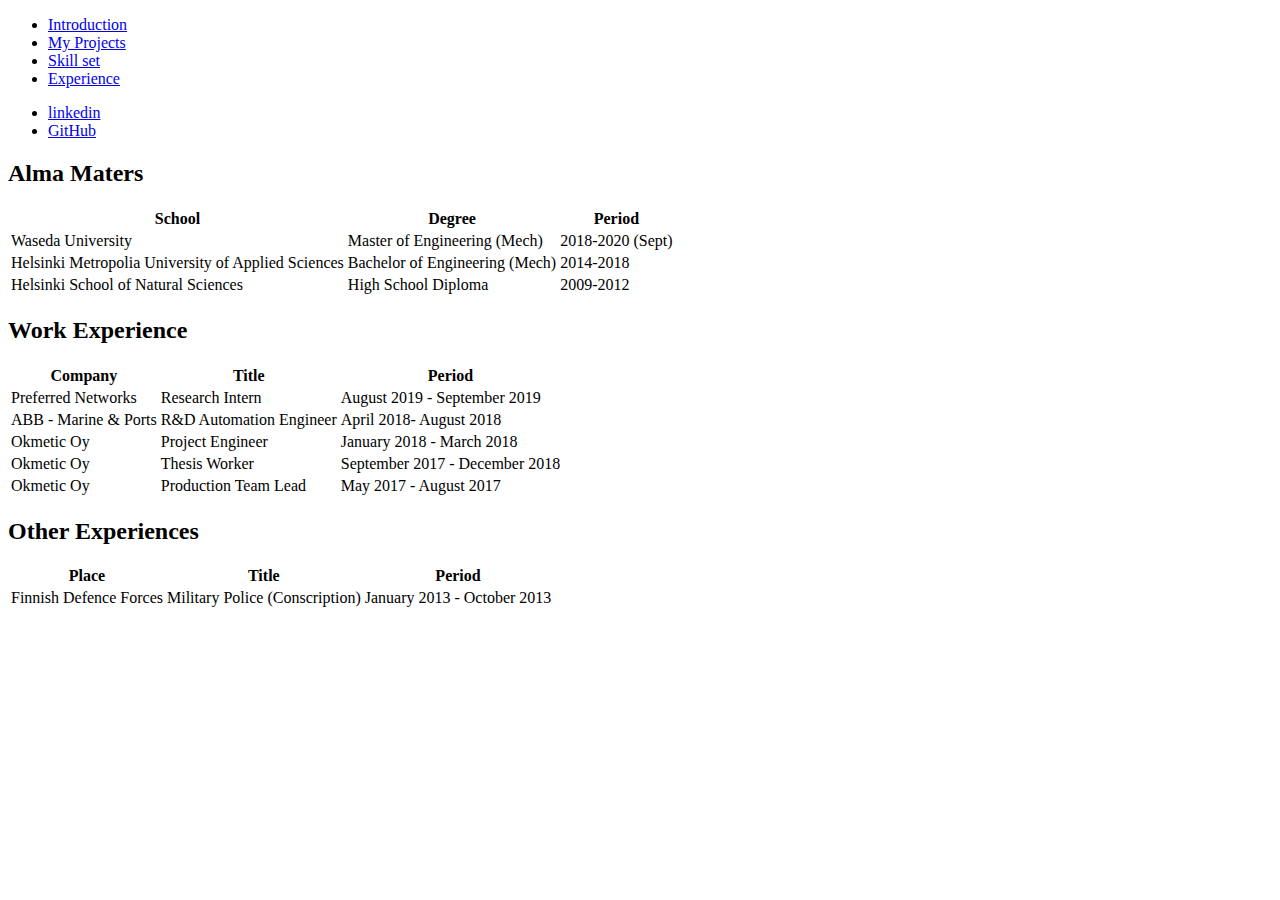
==== history.html @ 96d3abe0 "fixed a typo" ====
<!DOCTYPE HTML>
<!--
	Massively by HTML5 UP
	html5up.net | @ajlkn
	Free for personal and commercial use under the CCA 3.0 license (html5up.net/license)
-->
<html>
	<head>
		<title>Joni Vaatainen - History</title>
		<meta charset="utf-8" />
		<meta name="viewport" content="width=device-width, initial-scale=1, user-scalable=no" />
		<link rel="stylesheet" href="assets/css/main.css" />
		<noscript><link rel="stylesheet" href="assets/css/noscript.css" /></noscript>
	</head>
	<body class="is-preload">

		<!-- Wrapper -->
			<div id="wrapper">

				<!-- Header -->
					<header id="header">
					</header>

				<!-- Nav -->
					<nav id="nav">
						<ul class="links">
							<li><a href="index.html">Introduction</a></li>
							<li><a href="projects.html">My Projects</a></li>
							<li><a href="skillset.html">Skill set</a></li>
							<li class="active"><a href="history.html">Experience</a></li>
						</ul>
						<ul class="icons">
							<li><a href="https://www.linkedin.com/in/joni-v%C3%A4%C3%A4t%C3%A4inen-075408147/" class="icon brands fa-linkedin"><span class="label">linkedin</span></a></li>
							<li><a href="https://github.com/jonivaatainen" class="icon brands fa-github"><span class="label">GitHub</span></a></li>
						</ul>
					</nav>

				<!-- Main -->
					<div id="main">
						<!-- Post -->
						<section class="post">
								<h2>Alma Maters</h2>
								<div class="table-wrapper">
									<table>
										<thead>
											<tr>
												<th>School</th>
												<th>Degree</th>
												<th>Period</th>
											</tr>
										</thead>
										<tbody>
											<tr>
												<td>Waseda University</td>
												<td>Master of Engineering (Mech)</td>
												<td>2018-2020 (Sept)</td>
											</tr>
											<tr>
												<td>Helsinki Metropolia University of Applied Sciences</td>
												<td>Bachelor of Engineering (Mech)</td>
												<td>2014-2018</td>
											</tr>
											<tr>
												<td>Helsinki School of Natural Sciences</td>
												<td>High School Diploma</td>
												<td>2009-2012</td>
											</tr>
										</tbody>
										<tfoot>
										</tfoot>
									</table>
								</div>
								
								<h2>Work Experience</h2>
								<div class="table-wrapper">
									<table>
										<thead>
											<tr>
												<th>Company</th>
												<th>Title</th>
												<th>Period</th>
											</tr>
										</thead>
										<tbody>
											<tr>
												<td>Preferred Networks</td>
												<td>Research Intern</td>
												<td>August 2019 - September 2019</td>
											</tr>
											<tr>
												<td>ABB - Marine & Ports</td>
												<td>R&D Automation Engineer</td>
												<td>April 2018- August 2018</td>
											</tr>
											<tr>
												<td>Okmetic Oy</td>
												<td>Project Engineer</td>
												<td>January 2018 - March 2018</td>
											</tr>
											<tr>
												<td>Okmetic Oy</td>
												<td>Thesis Worker</td>
												<td>September 2017 - December 2018</td>
											</tr>
											<tr>
												<td>Okmetic Oy</td>
												<td>Production Team Lead</td>
												<td>May 2017 - August 2017</td>
											</tr>
										</tbody>
										<tfoot>
										</tfoot>
									</table>
								</div>
							<h2>Other Experiences</h2>
							<div class="table-wrapper">
								<table>
									<thead>
										<tr>
											<th>Place</th>
											<th>Title</th>
											<th>Period</th>
										</tr>
									</thead>
									<tbody>
										<tr>
											<td>Finnish Defence Forces</td>
											<td>Military Police (Conscription)</td>
											<td>January 2013 - October 2013</td>
										</tr>
									</tbody>
									<tfoot>
									</tfoot>
								</table>
							</div>
					</div>

				<!-- Footer -->
					<footer id="footer">
					</footer>

			</div>

		<!-- Scripts -->
			<script src="assets/js/jquery.min.js"></script>
			<script src="assets/js/jquery.scrollex.min.js"></script>
			<script src="assets/js/jquery.scrolly.min.js"></script>
			<script src="assets/js/browser.min.js"></script>
			<script src="assets/js/breakpoints.min.js"></script>
			<script src="assets/js/util.js"></script>
			<script src="assets/js/main.js"></script>

	</body>
</html>
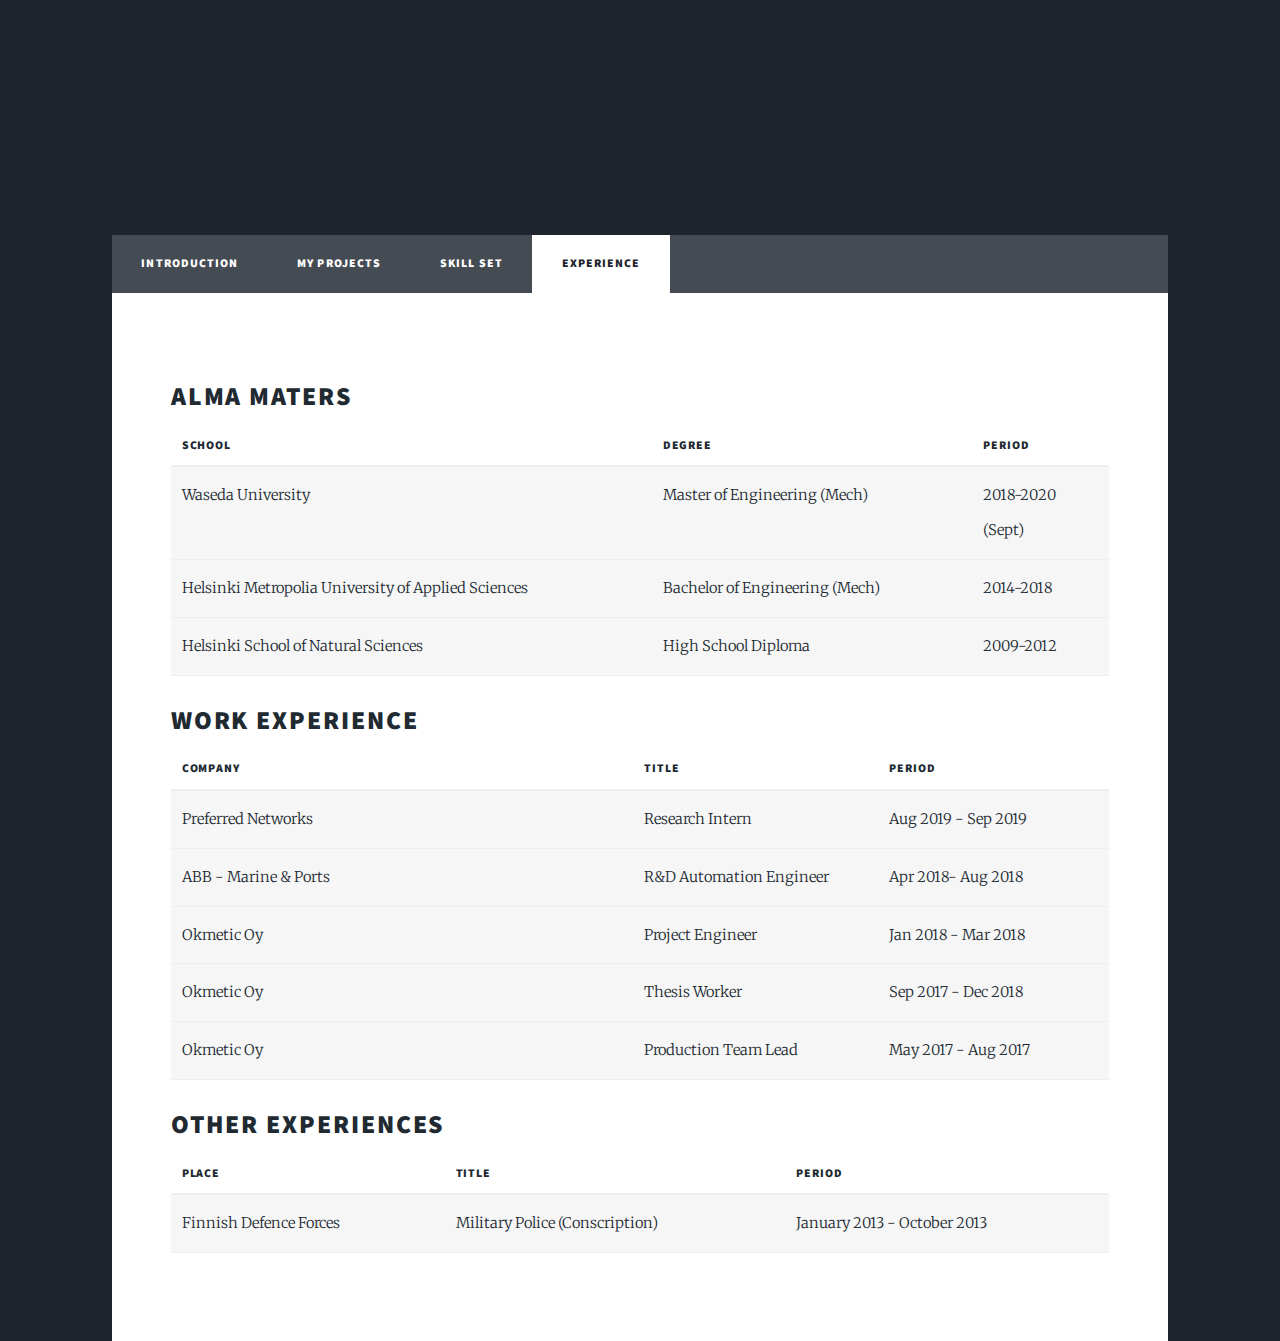
==== commit 36e6eb2f: "hidden row colspan=3" ====
--- a/history.html
+++ b/history.html
@@ -35,31 +35,44 @@
 						</ul>
 					</nav>
 
+				
+
+				
+
 				<!-- Main -->
 					<div id="main">
 						<!-- Post -->
+
 						<section class="post">
 								<h2>Alma Maters</h2>
 								<div class="table-wrapper">
-									<table>
+									<table id="table1">
 										<thead>
 											<tr>
-												<th>School</th>
-												<th>Degree</th>
-												<th>Period</th>
+												<th style="width: 240px;">School</th>
+												<th style="width: 160px;">Degree</th>
+												<th style="width: 10px;">Period</th>
 											</tr>
 										</thead>
 										<tbody>
-											<tr>
+											<tr class="highlight" onClick="toggleOption('hidden_r1');">
+												
 												<td>Waseda University</td>
 												<td>Master of Engineering (Mech)</td>
 												<td>2018-2020 (Sept)</td>
+
 											</tr>
-											<tr>
+											<tr id="hidden_r1" style="display:none;">
+												<td colspan="3"><b>Description</b>: <i>Researching applied AI for Robotics, such as Robot Control, (Robot) State retrevial and Object Detection.</i></td>
+											</tr>
+											<tr class="highlight" onClick="toggleOption('hidden_r2');">
 												<td>Helsinki Metropolia University of Applied Sciences</td>
 												<td>Bachelor of Engineering (Mech)</td>
 												<td>2014-2018</td>
 											</tr>
+											<tr id="hidden_r2" style="display:none;">
+												<td colspan="3"><b>Description</b>: <i>Specialization course in Machine Automation.</i></td>
+											</tr>											
 											<tr>
 												<td>Helsinki School of Natural Sciences</td>
 												<td>High School Diploma</td>
@@ -73,40 +86,64 @@
 								
 								<h2>Work Experience</h2>
 								<div class="table-wrapper">
-									<table>
+									<table id="table2">
 										<thead>
 											<tr>
-												<th>Company</th>
-												<th>Title</th>
-												<th>Period</th>
+												<th style="width: 200px;">Company</th>
+												<th style="width: 80px;">Title</th>
+												<th style="width: 100px;">Period</th>
 											</tr>
 										</thead>
 										<tbody>
-											<tr>
+											<tr class="highlight" onClick="toggleOption('hidden_r3');">
 												<td>Preferred Networks</td>
 												<td>Research Intern</td>
-												<td>August 2019 - September 2019</td>
+												<td>Aug 2019 - Sep 2019</td>
 											</tr>
-											<tr>
+
+											<tr id="hidden_r3" style="display:none;">
+												<td colspan="3"><b>Description</b>: <i>Research about robot task progress estimation with view invariant embeddings. Research paper under review for IROS 2020.</i></td>
+											</tr>		
+
+											<tr class="highlight" onClick="toggleOption('hidden_r4');">
 												<td>ABB - Marine & Ports</td>
 												<td>R&D Automation Engineer</td>
-												<td>April 2018- August 2018</td>
+												<td>Apr 2018- Aug 2018</td>
 											</tr>
-											<tr>
+
+											<tr id="hidden_r4" style="display:none;">
+												<td colspan="3"><b>Description</b>: <i>Developed new control logic and device interfaces for the Remote-Control Systems -team.</i></td>
+											</tr>		
+
+											<tr class="highlight" onClick="toggleOption('hidden_r5');">
 												<td>Okmetic Oy</td>
 												<td>Project Engineer</td>
-												<td>January 2018 - March 2018</td>
+												<td>Jan 2018 - Mar 2018</td>
 											</tr>
-											<tr>
+
+											<tr id="hidden_r5" style="display:none;">
+												<td colspan="3"><b>Description</b>: <i>Created process and quality control tools such as SPC and Ship-To-Control (STC) for the SOI-wafer process.</i></td>
+											</tr>		
+
+											<tr class="highlight" onClick="toggleOption('hidden_r6');">
 												<td>Okmetic Oy</td>
 												<td>Thesis Worker</td>
-												<td>September 2017 - December 2018</td>
+												<td>Sep 2017 - Dec 2018</td>
 											</tr>
-											<tr>
+
+											<tr id="hidden_r6" style="display:none;">
+												<td colspan="3"><b>Description</b>: <i>Created Microsoft Excel-based Statistical Process Control (SPC) application for polishing process.</i></td>
+											</tr>		
+
+											<tr class="highlight" onClick="toggleOption('hidden_r7');">
 												<td>Okmetic Oy</td>
 												<td>Production Team Lead</td>
-												<td>May 2017 - August 2017</td>
+												<td>May 2017 - Aug 2017</td>
 											</tr>
+
+											<tr id="hidden_r7" style="display:none;">
+												<td colspan="3"><b>Description</b>: <i>Managing resource distribution within my team, handling process problems occurring within the work shift and served as a medium between Management team and operators.</i></td>
+											</tr>	
 										</tbody>
 										<tfoot>
 										</tfoot>
--- a/assets/css/main.css
+++ b/assets/css/main.css
@@ -0,0 +1,4692 @@
+@import url(fontawesome-all.min.css);
+@import url("https://fonts.googleapis.com/css?family=Merriweather:300,700,300italic,700italic|Source+Sans+Pro:900");
+
+/*
+	Massively by HTML5 UP
+	html5up.net | @ajlkn
+	Free for personal and commercial use under the CCA 3.0 license (html5up.net/license)
+*/
+
+html, body, div, span, applet, object,
+iframe, h1, h2, h3, h4, h5, h6, p, blockquote,
+pre, a, abbr, acronym, address, big, cite,
+code, del, dfn, em, img, ins, kbd, q, s, samp,
+small, strike, strong, sub, sup, tt, var, b,
+u, i, center, dl, dt, dd, ol, ul, li, fieldset,
+form, label, legend, table, caption, tbody,
+tfoot, thead, tr, th, td, article, aside,
+canvas, details, embed, figure, figcaption,
+footer, header, hgroup, menu, nav, output, ruby,
+section, summary, time, mark, audio, video {
+	margin: 0;
+	padding: 0;
+	border: 0;
+	font-size: 100%;
+	font: inherit;
+	vertical-align: baseline;}
+
+article, aside, details, figcaption, figure,
+footer, header, hgroup, menu, nav, section {
+	display: block;}
+
+body {
+	line-height: 1;
+}
+
+ol, ul {
+	list-style: none;
+}
+
+blockquote, q {
+	quotes: none;
+}
+
+	blockquote:before, blockquote:after, q:before, q:after {
+		content: '';
+		content: none;
+	}
+
+table {
+	border-collapse: collapse;
+	border-spacing: 0;
+}
+
+body {
+	-webkit-text-size-adjust: none;
+}
+
+mark {
+	background-color: transparent;
+	color: inherit;
+}
+
+input::-moz-focus-inner {
+	border: 0;
+	padding: 0;
+}
+
+input, select, textarea {
+	-moz-appearance: none;
+	-webkit-appearance: none;
+	-ms-appearance: none;
+	appearance: none;
+}
+
+/* Basic */
+
+	@-ms-viewport {
+		width: device-width;
+	}
+
+	body {
+		-ms-overflow-style: scrollbar;
+	}
+
+	@media screen and (max-width: 480px) {
+
+		html, body {
+			min-width: 320px;
+		}
+
+	}
+
+	html {
+		box-sizing: border-box;
+	}
+
+	*, *:before, *:after {
+		box-sizing: inherit;
+	}
+
+	body {
+		background-color: #1e252d;
+	}
+
+		body.is-preload *, body.is-preload *:before, body.is-preload *:after {
+			-moz-animation: none !important;
+			-webkit-animation: none !important;
+			-ms-animation: none !important;
+			animation: none !important;
+			-moz-transition: none !important;
+			-webkit-transition: none !important;
+			-ms-transition: none !important;
+			transition: none !important;
+		}
+
+/* Type */
+
+	html {
+		font-size: 16pt;
+	}
+
+		@media screen and (max-width: 1680px) {
+
+			html {
+				font-size: 12pt;
+			}
+
+		}
+
+		@media screen and (max-width: 1280px) {
+
+			html {
+				font-size: 11pt;
+			}
+
+		}
+
+		@media screen and (max-width: 360px) {
+
+			html {
+				font-size: 10pt;
+			}
+
+		}
+
+	body {
+		color: #212931;
+	}
+
+	body, input, select, textarea {
+		font-family: "Merriweather", Georgia, serif;
+		font-weight: 300;
+		font-size: 1rem;
+		line-height: 2.375;
+	}
+
+	a {
+		-moz-transition: color 0.2s ease-in-out, background-color 0.2s ease-in-out, border-color 0.2s ease-in-out, box-shadow 0.2s ease-in-out;
+		-webkit-transition: color 0.2s ease-in-out, background-color 0.2s ease-in-out, border-color 0.2s ease-in-out, box-shadow 0.2s ease-in-out;
+		-ms-transition: color 0.2s ease-in-out, background-color 0.2s ease-in-out, border-color 0.2s ease-in-out, box-shadow 0.2s ease-in-out;
+		transition: color 0.2s ease-in-out, background-color 0.2s ease-in-out, border-color 0.2s ease-in-out, box-shadow 0.2s ease-in-out;
+		border-bottom: dotted 1px;
+		text-decoration: none;
+	}
+
+		a:hover {
+			border-bottom-color: transparent;
+		}
+
+	strong, b {
+		font-weight: 600;
+	}
+
+	em, i {
+		font-style: italic;
+	}
+
+	p {
+		text-align: justify;
+		margin: 0 0 2rem 0;
+	}
+
+	h1, h2, h3, h4, h5, h6 {
+		font-family: "Source Sans Pro", Helvetica, sans-serif;
+		font-weight: 900;
+		line-height: 1.5;
+		letter-spacing: 0.075em;
+		text-transform: uppercase;
+		margin: 0 0 1rem 0;
+	}
+
+		h1 a, h2 a, h3 a, h4 a, h5 a, h6 a {
+			border-bottom: 0;
+			color: inherit;
+			text-decoration: none;
+		}
+
+	h1 {
+		font-size: 4rem;
+		line-height: 1.1;
+		margin: 0 0 2rem 0;
+	}
+
+	h2 {
+		font-size: 1.75rem;
+		line-height: 1.3;
+		margin: 0 0 1.5rem 0;
+	}
+
+	h3 {
+		font-size: 1.25rem;
+		margin: 0 0 1.5rem 0;
+	}
+
+	h4 {
+		font-size: 1rem;
+	}
+
+	h5 {
+		font-size: 0.9rem;
+	}
+
+	h6 {
+		font-size: 0.8rem;
+	}
+
+	sub {
+		font-size: 0.8rem;
+		position: relative;
+		top: 0.5rem;
+	}
+
+	sup {
+		font-size: 0.8rem;
+		position: relative;
+		top: -0.5rem;
+	}
+
+	blockquote {
+		border-left: solid 4px;
+		font-style: italic;
+		margin: 0 0 2rem 0;
+		padding: 0.5rem 0 0.5rem 2rem;
+	}
+
+	code {
+		border: solid 2px;
+		font-family: "Courier New", monospace;
+		font-size: 0.9rem;
+		margin: 0 0.25rem;
+		padding: 0.25rem 0.65rem;
+	}
+
+	pre {
+		-webkit-overflow-scrolling: touch;
+		font-family: "Courier New", monospace;
+		font-size: 0.9rem;
+		margin: 0 0 2rem 0;
+	}
+
+		pre code {
+			display: block;
+			line-height: 1.75;
+			padding: 1rem 1.5rem;
+			overflow-x: auto;
+		}
+
+	hr {
+		border: 0;
+		border-bottom: solid 2px;
+		margin: 3rem 0;
+	}
+
+		hr.major {
+			margin: 5rem 0;
+		}
+
+	.align-left {
+		text-align: left;
+	}
+
+	.align-center {
+		text-align: center;
+	}
+
+	.align-right {
+		text-align: right;
+	}
+
+	input, select, textarea {
+		color: #212931;
+	}
+
+	a {
+		color: #212931;
+		border-bottom-color: rgba(33, 41, 49, 0.5);
+	}
+
+		a:hover {
+			border-bottom-color: transparent;
+			color: #18bfef !important;
+		}
+
+	strong, b {
+		color: #212931;
+	}
+
+	h1, h2, h3, h4, h5, h6 {
+		color: #212931;
+	}
+
+	blockquote {
+		border-left-color: #eeeeee;
+	}
+
+	code {
+		background: rgba(220, 220, 220, 0.25);
+		border-color: #eeeeee;
+	}
+
+	hr {
+		border-bottom-color: #eeeeee;
+	}
+
+/* Row */
+
+	.row {
+		display: flex;
+		flex-wrap: wrap;
+		box-sizing: border-box;
+		align-items: stretch;
+	}
+
+		.row > * {
+			box-sizing: border-box;
+		}
+
+		.row.gtr-uniform > * > :last-child {
+			margin-bottom: 0;
+		}
+
+		.row.aln-left {
+			justify-content: flex-start;
+		}
+
+		.row.aln-center {
+			justify-content: center;
+		}
+
+		.row.aln-right {
+			justify-content: flex-end;
+		}
+
+		.row.aln-top {
+			align-items: flex-start;
+		}
+
+		.row.aln-middle {
+			align-items: center;
+		}
+
+		.row.aln-bottom {
+			align-items: flex-end;
+		}
+
+		.row > .imp {
+			order: -1;
+		}
+
+		.row > .col-1 {
+			width: 8.33333%;
+		}
+
+		.row > .off-1 {
+			margin-left: 8.33333%;
+		}
+
+		.row > .col-2 {
+			width: 16.66667%;
+		}
+
+		.row > .off-2 {
+			margin-left: 16.66667%;
+		}
+
+		.row > .col-3 {
+			width: 25%;
+		}
+
+		.row > .off-3 {
+			margin-left: 25%;
+		}
+
+		.row > .col-4 {
+			width: 33.33333%;
+		}
+
+		.row > .off-4 {
+			margin-left: 33.33333%;
+		}
+
+		.row > .col-5 {
+			width: 41.66667%;
+		}
+
+		.row > .off-5 {
+			margin-left: 41.66667%;
+		}
+
+		.row > .col-6 {
+			width: 50%;
+		}
+
+		.row > .off-6 {
+			margin-left: 50%;
+		}
+
+		.row > .col-7 {
+			width: 58.33333%;
+		}
+
+		.row > .off-7 {
+			margin-left: 58.33333%;
+		}
+
+		.row > .col-8 {
+			width: 66.66667%;
+		}
+
+		.row > .off-8 {
+			margin-left: 66.66667%;
+		}
+
+		.row > .col-9 {
+			width: 75%;
+		}
+
+		.row > .off-9 {
+			margin-left: 75%;
+		}
+
+		.row > .col-10 {
+			width: 83.33333%;
+		}
+
+		.row > .off-10 {
+			margin-left: 83.33333%;
+		}
+
+		.row > .col-11 {
+			width: 91.66667%;
+		}
+
+		.row > .off-11 {
+			margin-left: 91.66667%;
+		}
+
+		.row > .col-12 {
+			width: 100%;
+		}
+
+		.row > .off-12 {
+			margin-left: 100%;
+		}
+
+		.row.gtr-0 {
+			margin-top: 0;
+			margin-left: 0rem;
+		}
+
+			.row.gtr-0 > * {
+				padding: 0 0 0 0rem;
+			}
+
+			.row.gtr-0.gtr-uniform {
+				margin-top: 0rem;
+			}
+
+				.row.gtr-0.gtr-uniform > * {
+					padding-top: 0rem;
+				}
+
+		.row.gtr-25 {
+			margin-top: 0;
+			margin-left: -0.375rem;
+		}
+
+			.row.gtr-25 > * {
+				padding: 0 0 0 0.375rem;
+			}
+
+			.row.gtr-25.gtr-uniform {
+				margin-top: -0.375rem;
+			}
+
+				.row.gtr-25.gtr-uniform > * {
+					padding-top: 0.375rem;
+				}
+
+		.row.gtr-50 {
+			margin-top: 0;
+			margin-left: -0.75rem;
+		}
+
+			.row.gtr-50 > * {
+				padding: 0 0 0 0.75rem;
+			}
+
+			.row.gtr-50.gtr-uniform {
+				margin-top: -0.75rem;
+			}
+
+				.row.gtr-50.gtr-uniform > * {
+					padding-top: 0.75rem;
+				}
+
+		.row {
+			margin-top: 0;
+			margin-left: -1.5rem;
+		}
+
+			.row > * {
+				padding: 0 0 0 1.5rem;
+			}
+
+			.row.gtr-uniform {
+				margin-top: -1.5rem;
+			}
+
+				.row.gtr-uniform > * {
+					padding-top: 1.5rem;
+				}
+
+		.row.gtr-150 {
+			margin-top: 0;
+			margin-left: -2.25rem;
+		}
+
+			.row.gtr-150 > * {
+				padding: 0 0 0 2.25rem;
+			}
+
+			.row.gtr-150.gtr-uniform {
+				margin-top: -2.25rem;
+			}
+
+				.row.gtr-150.gtr-uniform > * {
+					padding-top: 2.25rem;
+				}
+
+		.row.gtr-200 {
+			margin-top: 0;
+			margin-left: -3rem;
+		}
+
+			.row.gtr-200 > * {
+				padding: 0 0 0 3rem;
+			}
+
+			.row.gtr-200.gtr-uniform {
+				margin-top: -3rem;
+			}
+
+				.row.gtr-200.gtr-uniform > * {
+					padding-top: 3rem;
+				}
+
+		@media screen and (max-width: 1680px) {
+
+			.row {
+				display: flex;
+				flex-wrap: wrap;
+				box-sizing: border-box;
+				align-items: stretch;
+			}
+
+				.row > * {
+					box-sizing: border-box;
+				}
+
+				.row.gtr-uniform > * > :last-child {
+					margin-bottom: 0;
+				}
+
+				.row.aln-left {
+					justify-content: flex-start;
+				}
+
+				.row.aln-center {
+					justify-content: center;
+				}
+
+				.row.aln-right {
+					justify-content: flex-end;
+				}
+
+				.row.aln-top {
+					align-items: flex-start;
+				}
+
+				.row.aln-middle {
+					align-items: center;
+				}
+
+				.row.aln-bottom {
+					align-items: flex-end;
+				}
+
+				.row > .imp-xlarge {
+					order: -1;
+				}
+
+				.row > .col-1-xlarge {
+					width: 8.33333%;
+				}
+
+				.row > .off-1-xlarge {
+					margin-left: 8.33333%;
+				}
+
+				.row > .col-2-xlarge {
+					width: 16.66667%;
+				}
+
+				.row > .off-2-xlarge {
+					margin-left: 16.66667%;
+				}
+
+				.row > .col-3-xlarge {
+					width: 25%;
+				}
+
+				.row > .off-3-xlarge {
+					margin-left: 25%;
+				}
+
+				.row > .col-4-xlarge {
+					width: 33.33333%;
+				}
+
+				.row > .off-4-xlarge {
+					margin-left: 33.33333%;
+				}
+
+				.row > .col-5-xlarge {
+					width: 41.66667%;
+				}
+
+				.row > .off-5-xlarge {
+					margin-left: 41.66667%;
+				}
+
+				.row > .col-6-xlarge {
+					width: 50%;
+				}
+
+				.row > .off-6-xlarge {
+					margin-left: 50%;
+				}
+
+				.row > .col-7-xlarge {
+					width: 58.33333%;
+				}
+
+				.row > .off-7-xlarge {
+					margin-left: 58.33333%;
+				}
+
+				.row > .col-8-xlarge {
+					width: 66.66667%;
+				}
+
+				.row > .off-8-xlarge {
+					margin-left: 66.66667%;
+				}
+
+				.row > .col-9-xlarge {
+					width: 75%;
+				}
+
+				.row > .off-9-xlarge {
+					margin-left: 75%;
+				}
+
+				.row > .col-10-xlarge {
+					width: 83.33333%;
+				}
+
+				.row > .off-10-xlarge {
+					margin-left: 83.33333%;
+				}
+
+				.row > .col-11-xlarge {
+					width: 91.66667%;
+				}
+
+				.row > .off-11-xlarge {
+					margin-left: 91.66667%;
+				}
+
+				.row > .col-12-xlarge {
+					width: 100%;
+				}
+
+				.row > .off-12-xlarge {
+					margin-left: 100%;
+				}
+
+				.row.gtr-0 {
+					margin-top: 0;
+					margin-left: 0rem;
+				}
+
+					.row.gtr-0 > * {
+						padding: 0 0 0 0rem;
+					}
+
+					.row.gtr-0.gtr-uniform {
+						margin-top: 0rem;
+					}
+
+						.row.gtr-0.gtr-uniform > * {
+							padding-top: 0rem;
+						}
+
+				.row.gtr-25 {
+					margin-top: 0;
+					margin-left: -0.375rem;
+				}
+
+					.row.gtr-25 > * {
+						padding: 0 0 0 0.375rem;
+					}
+
+					.row.gtr-25.gtr-uniform {
+						margin-top: -0.375rem;
+					}
+
+						.row.gtr-25.gtr-uniform > * {
+							padding-top: 0.375rem;
+						}
+
+				.row.gtr-50 {
+					margin-top: 0;
+					margin-left: -0.75rem;
+				}
+
+					.row.gtr-50 > * {
+						padding: 0 0 0 0.75rem;
+					}
+
+					.row.gtr-50.gtr-uniform {
+						margin-top: -0.75rem;
+					}
+
+						.row.gtr-50.gtr-uniform > * {
+							padding-top: 0.75rem;
+						}
+
+				.row {
+					margin-top: 0;
+					margin-left: -1.5rem;
+				}
+
+					.row > * {
+						padding: 0 0 0 1.5rem;
+					}
+
+					.row.gtr-uniform {
+						margin-top: -1.5rem;
+					}
+
+						.row.gtr-uniform > * {
+							padding-top: 1.5rem;
+						}
+
+				.row.gtr-150 {
+					margin-top: 0;
+					margin-left: -2.25rem;
+				}
+
+					.row.gtr-150 > * {
+						padding: 0 0 0 2.25rem;
+					}
+
+					.row.gtr-150.gtr-uniform {
+						margin-top: -2.25rem;
+					}
+
+						.row.gtr-150.gtr-uniform > * {
+							padding-top: 2.25rem;
+						}
+
+				.row.gtr-200 {
+					margin-top: 0;
+					margin-left: -3rem;
+				}
+
+					.row.gtr-200 > * {
+						padding: 0 0 0 3rem;
+					}
+
+					.row.gtr-200.gtr-uniform {
+						margin-top: -3rem;
+					}
+
+						.row.gtr-200.gtr-uniform > * {
+							padding-top: 3rem;
+						}
+
+		}
+
+		@media screen and (max-width: 1280px) {
+
+			.row {
+				display: flex;
+				flex-wrap: wrap;
+				box-sizing: border-box;
+				align-items: stretch;
+			}
+
+				.row > * {
+					box-sizing: border-box;
+				}
+
+				.row.gtr-uniform > * > :last-child {
+					margin-bottom: 0;
+				}
+
+				.row.aln-left {
+					justify-content: flex-start;
+				}
+
+				.row.aln-center {
+					justify-content: center;
+				}
+
+				.row.aln-right {
+					justify-content: flex-end;
+				}
+
+				.row.aln-top {
+					align-items: flex-start;
+				}
+
+				.row.aln-middle {
+					align-items: center;
+				}
+
+				.row.aln-bottom {
+					align-items: flex-end;
+				}
+
+				.row > .imp-large {
+					order: -1;
+				}
+
+				.row > .col-1-large {
+					width: 8.33333%;
+				}
+
+				.row > .off-1-large {
+					margin-left: 8.33333%;
+				}
+
+				.row > .col-2-large {
+					width: 16.66667%;
+				}
+
+				.row > .off-2-large {
+					margin-left: 16.66667%;
+				}
+
+				.row > .col-3-large {
+					width: 25%;
+				}
+
+				.row > .off-3-large {
+					margin-left: 25%;
+				}
+
+				.row > .col-4-large {
+					width: 33.33333%;
+				}
+
+				.row > .off-4-large {
+					margin-left: 33.33333%;
+				}
+
+				.row > .col-5-large {
+					width: 41.66667%;
+				}
+
+				.row > .off-5-large {
+					margin-left: 41.66667%;
+				}
+
+				.row > .col-6-large {
+					width: 50%;
+				}
+
+				.row > .off-6-large {
+					margin-left: 50%;
+				}
+
+				.row > .col-7-large {
+					width: 58.33333%;
+				}
+
+				.row > .off-7-large {
+					margin-left: 58.33333%;
+				}
+
+				.row > .col-8-large {
+					width: 66.66667%;
+				}
+
+				.row > .off-8-large {
+					margin-left: 66.66667%;
+				}
+
+				.row > .col-9-large {
+					width: 75%;
+				}
+
+				.row > .off-9-large {
+					margin-left: 75%;
+				}
+
+				.row > .col-10-large {
+					width: 83.33333%;
+				}
+
+				.row > .off-10-large {
+					margin-left: 83.33333%;
+				}
+
+				.row > .col-11-large {
+					width: 91.66667%;
+				}
+
+				.row > .off-11-large {
+					margin-left: 91.66667%;
+				}
+
+				.row > .col-12-large {
+					width: 100%;
+				}
+
+				.row > .off-12-large {
+					margin-left: 100%;
+				}
+
+				.row.gtr-0 {
+					margin-top: 0;
+					margin-left: 0rem;
+				}
+
+					.row.gtr-0 > * {
+						padding: 0 0 0 0rem;
+					}
+
+					.row.gtr-0.gtr-uniform {
+						margin-top: 0rem;
+					}
+
+						.row.gtr-0.gtr-uniform > * {
+							padding-top: 0rem;
+						}
+
+				.row.gtr-25 {
+					margin-top: 0;
+					margin-left: -0.375rem;
+				}
+
+					.row.gtr-25 > * {
+						padding: 0 0 0 0.375rem;
+					}
+
+					.row.gtr-25.gtr-uniform {
+						margin-top: -0.375rem;
+					}
+
+						.row.gtr-25.gtr-uniform > * {
+							padding-top: 0.375rem;
+						}
+
+				.row.gtr-50 {
+					margin-top: 0;
+					margin-left: -0.75rem;
+				}
+
+					.row.gtr-50 > * {
+						padding: 0 0 0 0.75rem;
+					}
+
+					.row.gtr-50.gtr-uniform {
+						margin-top: -0.75rem;
+					}
+
+						.row.gtr-50.gtr-uniform > * {
+							padding-top: 0.75rem;
+						}
+
+				.row {
+					margin-top: 0;
+					margin-left: -1.5rem;
+				}
+
+					.row > * {
+						padding: 0 0 0 1.5rem;
+					}
+
+					.row.gtr-uniform {
+						margin-top: -1.5rem;
+					}
+
+						.row.gtr-uniform > * {
+							padding-top: 1.5rem;
+						}
+
+				.row.gtr-150 {
+					margin-top: 0;
+					margin-left: -2.25rem;
+				}
+
+					.row.gtr-150 > * {
+						padding: 0 0 0 2.25rem;
+					}
+
+					.row.gtr-150.gtr-uniform {
+						margin-top: -2.25rem;
+					}
+
+						.row.gtr-150.gtr-uniform > * {
+							padding-top: 2.25rem;
+						}
+
+				.row.gtr-200 {
+					margin-top: 0;
+					margin-left: -3rem;
+				}
+
+					.row.gtr-200 > * {
+						padding: 0 0 0 3rem;
+					}
+
+					.row.gtr-200.gtr-uniform {
+						margin-top: -3rem;
+					}
+
+						.row.gtr-200.gtr-uniform > * {
+							padding-top: 3rem;
+						}
+
+		}
+
+		@media screen and (max-width: 980px) {
+
+			.row {
+				display: flex;
+				flex-wrap: wrap;
+				box-sizing: border-box;
+				align-items: stretch;
+			}
+
+				.row > * {
+					box-sizing: border-box;
+				}
+
+				.row.gtr-uniform > * > :last-child {
+					margin-bottom: 0;
+				}
+
+				.row.aln-left {
+					justify-content: flex-start;
+				}
+
+				.row.aln-center {
+					justify-content: center;
+				}
+
+				.row.aln-right {
+					justify-content: flex-end;
+				}
+
+				.row.aln-top {
+					align-items: flex-start;
+				}
+
+				.row.aln-middle {
+					align-items: center;
+				}
+
+				.row.aln-bottom {
+					align-items: flex-end;
+				}
+
+				.row > .imp-medium {
+					order: -1;
+				}
+
+				.row > .col-1-medium {
+					width: 8.33333%;
+				}
+
+				.row > .off-1-medium {
+					margin-left: 8.33333%;
+				}
+
+				.row > .col-2-medium {
+					width: 16.66667%;
+				}
+
+				.row > .off-2-medium {
+					margin-left: 16.66667%;
+				}
+
+				.row > .col-3-medium {
+					width: 25%;
+				}
+
+				.row > .off-3-medium {
+					margin-left: 25%;
+				}
+
+				.row > .col-4-medium {
+					width: 33.33333%;
+				}
+
+				.row > .off-4-medium {
+					margin-left: 33.33333%;
+				}
+
+				.row > .col-5-medium {
+					width: 41.66667%;
+				}
+
+				.row > .off-5-medium {
+					margin-left: 41.66667%;
+				}
+
+				.row > .col-6-medium {
+					width: 50%;
+				}
+
+				.row > .off-6-medium {
+					margin-left: 50%;
+				}
+
+				.row > .col-7-medium {
+					width: 58.33333%;
+				}
+
+				.row > .off-7-medium {
+					margin-left: 58.33333%;
+				}
+
+				.row > .col-8-medium {
+					width: 66.66667%;
+				}
+
+				.row > .off-8-medium {
+					margin-left: 66.66667%;
+				}
+
+				.row > .col-9-medium {
+					width: 75%;
+				}
+
+				.row > .off-9-medium {
+					margin-left: 75%;
+				}
+
+				.row > .col-10-medium {
+					width: 83.33333%;
+				}
+
+				.row > .off-10-medium {
+					margin-left: 83.33333%;
+				}
+
+				.row > .col-11-medium {
+					width: 91.66667%;
+				}
+
+				.row > .off-11-medium {
+					margin-left: 91.66667%;
+				}
+
+				.row > .col-12-medium {
+					width: 100%;
+				}
+
+				.row > .off-12-medium {
+					margin-left: 100%;
+				}
+
+				.row.gtr-0 {
+					margin-top: 0;
+					margin-left: 0rem;
+				}
+
+					.row.gtr-0 > * {
+						padding: 0 0 0 0rem;
+					}
+
+					.row.gtr-0.gtr-uniform {
+						margin-top: 0rem;
+					}
+
+						.row.gtr-0.gtr-uniform > * {
+							padding-top: 0rem;
+						}
+
+				.row.gtr-25 {
+					margin-top: 0;
+					margin-left: -0.375rem;
+				}
+
+					.row.gtr-25 > * {
+						padding: 0 0 0 0.375rem;
+					}
+
+					.row.gtr-25.gtr-uniform {
+						margin-top: -0.375rem;
+					}
+
+						.row.gtr-25.gtr-uniform > * {
+							padding-top: 0.375rem;
+						}
+
+				.row.gtr-50 {
+					margin-top: 0;
+					margin-left: -0.75rem;
+				}
+
+					.row.gtr-50 > * {
+						padding: 0 0 0 0.75rem;
+					}
+
+					.row.gtr-50.gtr-uniform {
+						margin-top: -0.75rem;
+					}
+
+						.row.gtr-50.gtr-uniform > * {
+							padding-top: 0.75rem;
+						}
+
+				.row {
+					margin-top: 0;
+					margin-left: -1.5rem;
+				}
+
+					.row > * {
+						padding: 0 0 0 1.5rem;
+					}
+
+					.row.gtr-uniform {
+						margin-top: -1.5rem;
+					}
+
+						.row.gtr-uniform > * {
+							padding-top: 1.5rem;
+						}
+
+				.row.gtr-150 {
+					margin-top: 0;
+					margin-left: -2.25rem;
+				}
+
+					.row.gtr-150 > * {
+						padding: 0 0 0 2.25rem;
+					}
+
+					.row.gtr-150.gtr-uniform {
+						margin-top: -2.25rem;
+					}
+
+						.row.gtr-150.gtr-uniform > * {
+							padding-top: 2.25rem;
+						}
+
+				.row.gtr-200 {
+					margin-top: 0;
+					margin-left: -3rem;
+				}
+
+					.row.gtr-200 > * {
+						padding: 0 0 0 3rem;
+					}
+
+					.row.gtr-200.gtr-uniform {
+						margin-top: -3rem;
+					}
+
+						.row.gtr-200.gtr-uniform > * {
+							padding-top: 3rem;
+						}
+
+		}
+
+		@media screen and (max-width: 736px) {
+
+			.row {
+				display: flex;
+				flex-wrap: wrap;
+				box-sizing: border-box;
+				align-items: stretch;
+			}
+
+				.row > * {
+					box-sizing: border-box;
+				}
+
+				.row.gtr-uniform > * > :last-child {
+					margin-bottom: 0;
+				}
+
+				.row.aln-left {
+					justify-content: flex-start;
+				}
+
+				.row.aln-center {
+					justify-content: center;
+				}
+
+				.row.aln-right {
+					justify-content: flex-end;
+				}
+
+				.row.aln-top {
+					align-items: flex-start;
+				}
+
+				.row.aln-middle {
+					align-items: center;
+				}
+
+				.row.aln-bottom {
+					align-items: flex-end;
+				}
+
+				.row > .imp-small {
+					order: -1;
+				}
+
+				.row > .col-1-small {
+					width: 8.33333%;
+				}
+
+				.row > .off-1-small {
+					margin-left: 8.33333%;
+				}
+
+				.row > .col-2-small {
+					width: 16.66667%;
+				}
+
+				.row > .off-2-small {
+					margin-left: 16.66667%;
+				}
+
+				.row > .col-3-small {
+					width: 25%;
+				}
+
+				.row > .off-3-small {
+					margin-left: 25%;
+				}
+
+				.row > .col-4-small {
+					width: 33.33333%;
+				}
+
+				.row > .off-4-small {
+					margin-left: 33.33333%;
+				}
+
+				.row > .col-5-small {
+					width: 41.66667%;
+				}
+
+				.row > .off-5-small {
+					margin-left: 41.66667%;
+				}
+
+				.row > .col-6-small {
+					width: 50%;
+				}
+
+				.row > .off-6-small {
+					margin-left: 50%;
+				}
+
+				.row > .col-7-small {
+					width: 58.33333%;
+				}
+
+				.row > .off-7-small {
+					margin-left: 58.33333%;
+				}
+
+				.row > .col-8-small {
+					width: 66.66667%;
+				}
+
+				.row > .off-8-small {
+					margin-left: 66.66667%;
+				}
+
+				.row > .col-9-small {
+					width: 75%;
+				}
+
+				.row > .off-9-small {
+					margin-left: 75%;
+				}
+
+				.row > .col-10-small {
+					width: 83.33333%;
+				}
+
+				.row > .off-10-small {
+					margin-left: 83.33333%;
+				}
+
+				.row > .col-11-small {
+					width: 91.66667%;
+				}
+
+				.row > .off-11-small {
+					margin-left: 91.66667%;
+				}
+
+				.row > .col-12-small {
+					width: 100%;
+				}
+
+				.row > .off-12-small {
+					margin-left: 100%;
+				}
+
+				.row.gtr-0 {
+					margin-top: 0;
+					margin-left: 0rem;
+				}
+
+					.row.gtr-0 > * {
+						padding: 0 0 0 0rem;
+					}
+
+					.row.gtr-0.gtr-uniform {
+						margin-top: 0rem;
+					}
+
+						.row.gtr-0.gtr-uniform > * {
+							padding-top: 0rem;
+						}
+
+				.row.gtr-25 {
+					margin-top: 0;
+					margin-left: -0.375rem;
+				}
+
+					.row.gtr-25 > * {
+						padding: 0 0 0 0.375rem;
+					}
+
+					.row.gtr-25.gtr-uniform {
+						margin-top: -0.375rem;
+					}
+
+						.row.gtr-25.gtr-uniform > * {
+							padding-top: 0.375rem;
+						}
+
+				.row.gtr-50 {
+					margin-top: 0;
+					margin-left: -0.75rem;
+				}
+
+					.row.gtr-50 > * {
+						padding: 0 0 0 0.75rem;
+					}
+
+					.row.gtr-50.gtr-uniform {
+						margin-top: -0.75rem;
+					}
+
+						.row.gtr-50.gtr-uniform > * {
+							padding-top: 0.75rem;
+						}
+
+				.row {
+					margin-top: 0;
+					margin-left: -1.5rem;
+				}
+
+					.row > * {
+						padding: 0 0 0 1.5rem;
+					}
+
+					.row.gtr-uniform {
+						margin-top: -1.5rem;
+					}
+
+						.row.gtr-uniform > * {
+							padding-top: 1.5rem;
+						}
+
+				.row.gtr-150 {
+					margin-top: 0;
+					margin-left: -2.25rem;
+				}
+
+					.row.gtr-150 > * {
+						padding: 0 0 0 2.25rem;
+					}
+
+					.row.gtr-150.gtr-uniform {
+						margin-top: -2.25rem;
+					}
+
+						.row.gtr-150.gtr-uniform > * {
+							padding-top: 2.25rem;
+						}
+
+				.row.gtr-200 {
+					margin-top: 0;
+					margin-left: -3rem;
+				}
+
+					.row.gtr-200 > * {
+						padding: 0 0 0 3rem;
+					}
+
+					.row.gtr-200.gtr-uniform {
+						margin-top: -3rem;
+					}
+
+						.row.gtr-200.gtr-uniform > * {
+							padding-top: 3rem;
+						}
+
+		}
+
+		@media screen and (max-width: 480px) {
+
+			.row {
+				display: flex;
+				flex-wrap: wrap;
+				box-sizing: border-box;
+				align-items: stretch;
+			}
+
+				.row > * {
+					box-sizing: border-box;
+				}
+
+				.row.gtr-uniform > * > :last-child {
+					margin-bottom: 0;
+				}
+
+				.row.aln-left {
+					justify-content: flex-start;
+				}
+
+				.row.aln-center {
+					justify-content: center;
+				}
+
+				.row.aln-right {
+					justify-content: flex-end;
+				}
+
+				.row.aln-top {
+					align-items: flex-start;
+				}
+
+				.row.aln-middle {
+					align-items: center;
+				}
+
+				.row.aln-bottom {
+					align-items: flex-end;
+				}
+
+				.row > .imp-xsmall {
+					order: -1;
+				}
+
+				.row > .col-1-xsmall {
+					width: 8.33333%;
+				}
+
+				.row > .off-1-xsmall {
+					margin-left: 8.33333%;
+				}
+
+				.row > .col-2-xsmall {
+					width: 16.66667%;
+				}
+
+				.row > .off-2-xsmall {
+					margin-left: 16.66667%;
+				}
+
+				.row > .col-3-xsmall {
+					width: 25%;
+				}
+
+				.row > .off-3-xsmall {
+					margin-left: 25%;
+				}
+
+				.row > .col-4-xsmall {
+					width: 33.33333%;
+				}
+
+				.row > .off-4-xsmall {
+					margin-left: 33.33333%;
+				}
+
+				.row > .col-5-xsmall {
+					width: 41.66667%;
+				}
+
+				.row > .off-5-xsmall {
+					margin-left: 41.66667%;
+				}
+
+				.row > .col-6-xsmall {
+					width: 50%;
+				}
+
+				.row > .off-6-xsmall {
+					margin-left: 50%;
+				}
+
+				.row > .col-7-xsmall {
+					width: 58.33333%;
+				}
+
+				.row > .off-7-xsmall {
+					margin-left: 58.33333%;
+				}
+
+				.row > .col-8-xsmall {
+					width: 66.66667%;
+				}
+
+				.row > .off-8-xsmall {
+					margin-left: 66.66667%;
+				}
+
+				.row > .col-9-xsmall {
+					width: 75%;
+				}
+
+				.row > .off-9-xsmall {
+					margin-left: 75%;
+				}
+
+				.row > .col-10-xsmall {
+					width: 83.33333%;
+				}
+
+				.row > .off-10-xsmall {
+					margin-left: 83.33333%;
+				}
+
+				.row > .col-11-xsmall {
+					width: 91.66667%;
+				}
+
+				.row > .off-11-xsmall {
+					margin-left: 91.66667%;
+				}
+
+				.row > .col-12-xsmall {
+					width: 100%;
+				}
+
+				.row > .off-12-xsmall {
+					margin-left: 100%;
+				}
+
+				.row.gtr-0 {
+					margin-top: 0;
+					margin-left: 0rem;
+				}
+
+					.row.gtr-0 > * {
+						padding: 0 0 0 0rem;
+					}
+
+					.row.gtr-0.gtr-uniform {
+						margin-top: 0rem;
+					}
+
+						.row.gtr-0.gtr-uniform > * {
+							padding-top: 0rem;
+						}
+
+				.row.gtr-25 {
+					margin-top: 0;
+					margin-left: -0.375rem;
+				}
+
+					.row.gtr-25 > * {
+						padding: 0 0 0 0.375rem;
+					}
+
+					.row.gtr-25.gtr-uniform {
+						margin-top: -0.375rem;
+					}
+
+						.row.gtr-25.gtr-uniform > * {
+							padding-top: 0.375rem;
+						}
+
+				.row.gtr-50 {
+					margin-top: 0;
+					margin-left: -0.75rem;
+				}
+
+					.row.gtr-50 > * {
+						padding: 0 0 0 0.75rem;
+					}
+
+					.row.gtr-50.gtr-uniform {
+						margin-top: -0.75rem;
+					}
+
+						.row.gtr-50.gtr-uniform > * {
+							padding-top: 0.75rem;
+						}
+
+				.row {
+					margin-top: 0;
+					margin-left: -1.5rem;
+				}
+
+					.row > * {
+						padding: 0 0 0 1.5rem;
+					}
+
+					.row.gtr-uniform {
+						margin-top: -1.5rem;
+					}
+
+						.row.gtr-uniform > * {
+							padding-top: 1.5rem;
+						}
+
+				.row.gtr-150 {
+					margin-top: 0;
+					margin-left: -2.25rem;
+				}
+
+					.row.gtr-150 > * {
+						padding: 0 0 0 2.25rem;
+					}
+
+					.row.gtr-150.gtr-uniform {
+						margin-top: -2.25rem;
+					}
+
+						.row.gtr-150.gtr-uniform > * {
+							padding-top: 2.25rem;
+						}
+
+				.row.gtr-200 {
+					margin-top: 0;
+					margin-left: -3rem;
+				}
+
+					.row.gtr-200 > * {
+						padding: 0 0 0 3rem;
+					}
+
+					.row.gtr-200.gtr-uniform {
+						margin-top: -3rem;
+					}
+
+						.row.gtr-200.gtr-uniform > * {
+							padding-top: 3rem;
+						}
+
+		}
+
+		@media screen and (max-width: 360px) {
+
+			.row {
+				display: flex;
+				flex-wrap: wrap;
+				box-sizing: border-box;
+				align-items: stretch;
+			}
+
+				.row > * {
+					box-sizing: border-box;
+				}
+
+				.row.gtr-uniform > * > :last-child {
+					margin-bottom: 0;
+				}
+
+				.row.aln-left {
+					justify-content: flex-start;
+				}
+
+				.row.aln-center {
+					justify-content: center;
+				}
+
+				.row.aln-right {
+					justify-content: flex-end;
+				}
+
+				.row.aln-top {
+					align-items: flex-start;
+				}
+
+				.row.aln-middle {
+					align-items: center;
+				}
+
+				.row.aln-bottom {
+					align-items: flex-end;
+				}
+
+				.row > .imp-xxsmall {
+					order: -1;
+				}
+
+				.row > .col-1-xxsmall {
+					width: 8.33333%;
+				}
+
+				.row > .off-1-xxsmall {
+					margin-left: 8.33333%;
+				}
+
+				.row > .col-2-xxsmall {
+					width: 16.66667%;
+				}
+
+				.row > .off-2-xxsmall {
+					margin-left: 16.66667%;
+				}
+
+				.row > .col-3-xxsmall {
+					width: 25%;
+				}
+
+				.row > .off-3-xxsmall {
+					margin-left: 25%;
+				}
+
+				.row > .col-4-xxsmall {
+					width: 33.33333%;
+				}
+
+				.row > .off-4-xxsmall {
+					margin-left: 33.33333%;
+				}
+
+				.row > .col-5-xxsmall {
+					width: 41.66667%;
+				}
+
+				.row > .off-5-xxsmall {
+					margin-left: 41.66667%;
+				}
+
+				.row > .col-6-xxsmall {
+					width: 50%;
+				}
+
+				.row > .off-6-xxsmall {
+					margin-left: 50%;
+				}
+
+				.row > .col-7-xxsmall {
+					width: 58.33333%;
+				}
+
+				.row > .off-7-xxsmall {
+					margin-left: 58.33333%;
+				}
+
+				.row > .col-8-xxsmall {
+					width: 66.66667%;
+				}
+
+				.row > .off-8-xxsmall {
+					margin-left: 66.66667%;
+				}
+
+				.row > .col-9-xxsmall {
+					width: 75%;
+				}
+
+				.row > .off-9-xxsmall {
+					margin-left: 75%;
+				}
+
+				.row > .col-10-xxsmall {
+					width: 83.33333%;
+				}
+
+				.row > .off-10-xxsmall {
+					margin-left: 83.33333%;
+				}
+
+				.row > .col-11-xxsmall {
+					width: 91.66667%;
+				}
+
+				.row > .off-11-xxsmall {
+					margin-left: 91.66667%;
+				}
+
+				.row > .col-12-xxsmall {
+					width: 100%;
+				}
+
+				.row > .off-12-xxsmall {
+					margin-left: 100%;
+				}
+
+				.row.gtr-0 {
+					margin-top: 0;
+					margin-left: 0rem;
+				}
+
+					.row.gtr-0 > * {
+						padding: 0 0 0 0rem;
+					}
+
+					.row.gtr-0.gtr-uniform {
+						margin-top: 0rem;
+					}
+
+						.row.gtr-0.gtr-uniform > * {
+							padding-top: 0rem;
+						}
+
+				.row.gtr-25 {
+					margin-top: 0;
+					margin-left: -0.375rem;
+				}
+
+					.row.gtr-25 > * {
+						padding: 0 0 0 0.375rem;
+					}
+
+					.row.gtr-25.gtr-uniform {
+						margin-top: -0.375rem;
+					}
+
+						.row.gtr-25.gtr-uniform > * {
+							padding-top: 0.375rem;
+						}
+
+				.row.gtr-50 {
+					margin-top: 0;
+					margin-left: -0.75rem;
+				}
+
+					.row.gtr-50 > * {
+						padding: 0 0 0 0.75rem;
+					}
+
+					.row.gtr-50.gtr-uniform {
+						margin-top: -0.75rem;
+					}
+
+						.row.gtr-50.gtr-uniform > * {
+							padding-top: 0.75rem;
+						}
+
+				.row {
+					margin-top: 0;
+					margin-left: -1.5rem;
+				}
+
+					.row > * {
+						padding: 0 0 0 1.5rem;
+					}
+
+					.row.gtr-uniform {
+						margin-top: -1.5rem;
+					}
+
+						.row.gtr-uniform > * {
+							padding-top: 1.5rem;
+						}
+
+				.row.gtr-150 {
+					margin-top: 0;
+					margin-left: -2.25rem;
+				}
+
+					.row.gtr-150 > * {
+						padding: 0 0 0 2.25rem;
+					}
+
+					.row.gtr-150.gtr-uniform {
+						margin-top: -2.25rem;
+					}
+
+						.row.gtr-150.gtr-uniform > * {
+							padding-top: 2.25rem;
+						}
+
+				.row.gtr-200 {
+					margin-top: 0;
+					margin-left: -3rem;
+				}
+
+					.row.gtr-200 > * {
+						padding: 0 0 0 3rem;
+					}
+
+					.row.gtr-200.gtr-uniform {
+						margin-top: -3rem;
+					}
+
+						.row.gtr-200.gtr-uniform > * {
+							padding-top: 3rem;
+						}
+
+		}
+
+/* Box */
+
+	.box {
+		border: solid 2px;
+		margin-bottom: 2rem;
+		padding: 1.5rem;
+	}
+
+		.box > :last-child,
+		.box > :last-child > :last-child,
+		.box > :last-child > :last-child > :last-child {
+			margin-bottom: 0;
+		}
+
+		.box.alt {
+			border: 0;
+			border-radius: 0;
+			padding: 0;
+		}
+
+	.box {
+		border-color: #eeeeee;
+	}
+
+/* Button */
+
+	input[type="submit"],
+	input[type="reset"],
+	input[type="button"],
+	button,
+	.button {
+		-moz-appearance: none;
+		-webkit-appearance: none;
+		-ms-appearance: none;
+		appearance: none;
+		-moz-transition: background-color 0.2s ease-in-out, box-shadow 0.2s ease-in-out, color 0.2s ease-in-out;
+		-webkit-transition: background-color 0.2s ease-in-out, box-shadow 0.2s ease-in-out, color 0.2s ease-in-out;
+		-ms-transition: background-color 0.2s ease-in-out, box-shadow 0.2s ease-in-out, color 0.2s ease-in-out;
+		transition: background-color 0.2s ease-in-out, box-shadow 0.2s ease-in-out, color 0.2s ease-in-out;
+		border: 0;
+		border-radius: 0;
+		cursor: pointer;
+		display: inline-block;
+		font-family: "Source Sans Pro", Helvetica, sans-serif;
+		font-size: 0.8rem;
+		font-weight: 900;
+		letter-spacing: 0.075em;
+		height: 3rem;
+		line-height: 3rem;
+		padding: 0 2rem;
+		text-align: center;
+		text-decoration: none;
+		text-transform: uppercase;
+		white-space: nowrap;
+	}
+
+		input[type="submit"].icon:before,
+		input[type="reset"].icon:before,
+		input[type="button"].icon:before,
+		button.icon:before,
+		.button.icon:before {
+			margin-right: 0.5rem;
+		}
+
+		input[type="submit"].icon.solo,
+		input[type="reset"].icon.solo,
+		input[type="button"].icon.solo,
+		button.icon.solo,
+		.button.icon.solo {
+			position: relative;
+			width: 4rem;
+			height: 4rem;
+			line-height: 4rem;
+			border-radius: 4rem;
+			text-indent: 4rem;
+			overflow: hidden;
+			padding: 0;
+			white-space: nowrap;
+		}
+
+			input[type="submit"].icon.solo:before,
+			input[type="reset"].icon.solo:before,
+			input[type="button"].icon.solo:before,
+			button.icon.solo:before,
+			.button.icon.solo:before {
+				position: absolute;
+				display: block;
+				top: 0;
+				left: 0;
+				width: inherit;
+				height: inherit;
+				line-height: inherit;
+				font-size: 1.25rem;
+				margin-right: 0;
+				text-align: center;
+				text-indent: 0;
+			}
+
+		input[type="submit"].fit,
+		input[type="reset"].fit,
+		input[type="button"].fit,
+		button.fit,
+		.button.fit {
+			width: 100%;
+		}
+
+		input[type="submit"].small,
+		input[type="reset"].small,
+		input[type="button"].small,
+		button.small,
+		.button.small {
+			font-size: 0.7rem;
+			height: 2.5rem;
+			line-height: 2.5rem;
+			padding: 0 1.5rem;
+		}
+
+		input[type="submit"].large,
+		input[type="reset"].large,
+		input[type="button"].large,
+		button.large,
+		.button.large {
+			font-size: 0.9rem;
+			height: 3.5rem;
+			line-height: 3.5rem;
+			padding: 0 2.75rem;
+		}
+
+		@media screen and (max-width: 980px) {
+
+			input[type="submit"],
+			input[type="reset"],
+			input[type="button"],
+			button,
+			.button {
+				font-size: 0.9rem;
+				height: 3.25rem;
+				line-height: 3.25rem;
+			}
+
+				input[type="submit"].large,
+				input[type="reset"].large,
+				input[type="button"].large,
+				button.large,
+				.button.large {
+					font-size: 1rem;
+					height: 3.75rem;
+					line-height: 3.75rem;
+				}
+
+		}
+
+		input[type="submit"].disabled, input[type="submit"]:disabled,
+		input[type="reset"].disabled,
+		input[type="reset"]:disabled,
+		input[type="button"].disabled,
+		input[type="button"]:disabled,
+		button.disabled,
+		button:disabled,
+		.button.disabled,
+		.button:disabled {
+			pointer-events: none;
+			opacity: 0.25;
+		}
+
+	input[type="submit"],
+	input[type="reset"],
+	input[type="button"],
+	button,
+	.button {
+		background-color: transparent;
+		box-shadow: inset 0 0 0 2px #212931;
+		color: #212931 !important;
+	}
+
+		input[type="submit"]:hover,
+		input[type="reset"]:hover,
+		input[type="button"]:hover,
+		button:hover,
+		.button:hover {
+			box-shadow: inset 0 0 0 2px #18bfef;
+			color: #18bfef !important;
+		}
+
+		input[type="submit"].primary,
+		input[type="reset"].primary,
+		input[type="button"].primary,
+		button.primary,
+		.button.primary {
+			background-color: #212931;
+			box-shadow: none;
+			color: #ffffff !important;
+		}
+
+			input[type="submit"].primary:hover,
+			input[type="reset"].primary:hover,
+			input[type="button"].primary:hover,
+			button.primary:hover,
+			.button.primary:hover {
+				background-color: #18bfef;
+			}
+
+/* Form */
+
+	form {
+		margin: 0 0 2rem 0;
+	}
+
+		form > :last-child {
+			margin-bottom: 0;
+		}
+
+		form > .fields {
+			display: -moz-flex;
+			display: -webkit-flex;
+			display: -ms-flex;
+			display: flex;
+			-moz-flex-wrap: wrap;
+			-webkit-flex-wrap: wrap;
+			-ms-flex-wrap: wrap;
+			flex-wrap: wrap;
+			width: calc(100% + 3rem);
+			margin: -1.5rem 0 2rem -1.5rem;
+		}
+
+			form > .fields > .field {
+				-moz-flex-grow: 0;
+				-webkit-flex-grow: 0;
+				-ms-flex-grow: 0;
+				flex-grow: 0;
+				-moz-flex-shrink: 0;
+				-webkit-flex-shrink: 0;
+				-ms-flex-shrink: 0;
+				flex-shrink: 0;
+				padding: 1.5rem 0 0 1.5rem;
+				width: calc(100% - 1.5rem);
+			}
+
+				form > .fields > .field.half {
+					width: calc(50% - 0.75rem);
+				}
+
+				form > .fields > .field.third {
+					width: calc(100%/3 - 0.5rem);
+				}
+
+				form > .fields > .field.quarter {
+					width: calc(25% - 0.375rem);
+				}
+
+		@media screen and (max-width: 480px) {
+
+			form > .fields {
+				width: calc(100% + 3rem);
+				margin: -1.5rem 0 2rem -1.5rem;
+			}
+
+				form > .fields > .field {
+					padding: 1.5rem 0 0 1.5rem;
+					width: calc(100% - 1.5rem);
+				}
+
+					form > .fields > .field.half {
+						width: calc(100% - 1.5rem);
+					}
+
+					form > .fields > .field.third {
+						width: calc(100% - 1.5rem);
+					}
+
+					form > .fields > .field.quarter {
+						width: calc(100% - 1.5rem);
+					}
+
+		}
+
+	label {
+		display: block;
+		font-family: "Source Sans Pro", Helvetica, sans-serif;
+		font-weight: 900;
+		line-height: 1.5;
+		letter-spacing: 0.075em;
+		font-size: 0.8rem;
+		text-transform: uppercase;
+		margin: 0 0 0.75rem 0;
+	}
+
+		@media screen and (max-width: 980px) {
+
+			label {
+				font-size: 0.9rem;
+			}
+
+		}
+
+	input[type="text"],
+	input[type="password"],
+	input[type="email"],
+	select,
+	textarea {
+		-moz-appearance: none;
+		-webkit-appearance: none;
+		-ms-appearance: none;
+		appearance: none;
+		background: transparent;
+		border-radius: 0;
+		border: solid 2px;
+		color: inherit;
+		display: block;
+		outline: 0;
+		padding: 0 1rem;
+		text-decoration: none;
+		width: 100%;
+	}
+
+		input[type="text"]:invalid,
+		input[type="password"]:invalid,
+		input[type="email"]:invalid,
+		select:invalid,
+		textarea:invalid {
+			box-shadow: none;
+		}
+
+	select {
+		background-size: 1.25rem;
+		background-repeat: no-repeat;
+		background-position: calc(100% - 1rem) center;
+		height: 3rem;
+		padding-right: 3rem;
+		text-overflow: ellipsis;
+	}
+
+		select:focus::-ms-value {
+			background-color: transparent;
+		}
+
+		select::-ms-expand {
+			display: none;
+		}
+
+	input[type="text"],
+	input[type="password"],
+	input[type="email"],
+	select {
+		height: 3rem;
+	}
+
+	textarea {
+		padding: 0.75rem 1rem;
+	}
+
+	input[type="checkbox"],
+	input[type="radio"] {
+		-moz-appearance: none;
+		-webkit-appearance: none;
+		-ms-appearance: none;
+		appearance: none;
+		display: block;
+		float: left;
+		margin-right: -2rem;
+		opacity: 0;
+		width: 1rem;
+		z-index: -1;
+	}
+
+		input[type="checkbox"] + label,
+		input[type="radio"] + label {
+			text-decoration: none;
+			cursor: pointer;
+			display: inline-block;
+			font-size: 1rem;
+			letter-spacing: 0;
+			font-family: "Merriweather", Georgia, serif;
+			text-transform: none;
+			font-weight: 300;
+			padding-left: 2.8rem;
+			padding-right: 1rem;
+			position: relative;
+		}
+
+			input[type="checkbox"] + label:before,
+			input[type="radio"] + label:before {
+				-moz-osx-font-smoothing: grayscale;
+				-webkit-font-smoothing: antialiased;
+				display: inline-block;
+				font-style: normal;
+				font-variant: normal;
+				text-rendering: auto;
+				line-height: 1;
+				text-transform: none !important;
+				font-family: 'Font Awesome 5 Free';
+				font-weight: 900;
+			}
+
+			input[type="checkbox"] + label:before,
+			input[type="radio"] + label:before {
+				border-radius: 0;
+				border: solid 2px;
+				content: '';
+				display: inline-block;
+				font-size: 0.8rem;
+				height: 1.8rem;
+				left: 0;
+				line-height: 1.65rem;
+				position: absolute;
+				text-align: center;
+				top: -0.125rem;
+				width: 1.8rem;
+			}
+
+		input[type="checkbox"]:checked + label:before,
+		input[type="radio"]:checked + label:before {
+			content: '\f00c';
+		}
+
+	input[type="checkbox"] + label:before {
+		border-radius: 0;
+	}
+
+	input[type="radio"] + label:before {
+		border-radius: 100%;
+	}
+
+	::-webkit-input-placeholder {
+		opacity: 1.0;
+	}
+
+	:-moz-placeholder {
+		opacity: 1.0;
+	}
+
+	::-moz-placeholder {
+		opacity: 1.0;
+	}
+
+	:-ms-input-placeholder {
+		opacity: 1.0;
+	}
+
+	label {
+		color: #212931;
+	}
+
+	input[type="text"],
+	input[type="password"],
+	input[type="email"],
+	select,
+	textarea {
+		border-color: #eeeeee;
+	}
+
+		input[type="text"]:focus,
+		input[type="password"]:focus,
+		input[type="email"]:focus,
+		select:focus,
+		textarea:focus {
+			border-color: #18bfef;
+		}
+
+	select {
+		background-image: url("data:image/svg+xml;charset=utf8,%3Csvg xmlns='http://www.w3.org/2000/svg' width='40' height='40' preserveAspectRatio='none' viewBox='0 0 40 40'%3E%3Cpath d='M9.4,12.3l10.4,10.4l10.4-10.4c0.2-0.2,0.5-0.4,0.9-0.4c0.3,0,0.6,0.1,0.9,0.4l3.3,3.3c0.2,0.2,0.4,0.5,0.4,0.9 c0,0.4-0.1,0.6-0.4,0.9L20.7,31.9c-0.2,0.2-0.5,0.4-0.9,0.4c-0.3,0-0.6-0.1-0.9-0.4L4.3,17.3c-0.2-0.2-0.4-0.5-0.4-0.9 c0-0.4,0.1-0.6,0.4-0.9l3.3-3.3c0.2-0.2,0.5-0.4,0.9-0.4S9.1,12.1,9.4,12.3z' fill='%23eeeeee' /%3E%3C/svg%3E");
+	}
+
+		select option {
+			background-color: #ffffff;
+			color: #212931;
+		}
+
+	.select-wrapper:before {
+		color: #eeeeee;
+	}
+
+	input[type="checkbox"] + label,
+	input[type="radio"] + label {
+		color: #212931;
+	}
+
+		input[type="checkbox"] + label:before,
+		input[type="radio"] + label:before {
+			border-color: #eeeeee;
+		}
+
+	input[type="checkbox"]:checked + label:before,
+	input[type="radio"]:checked + label:before {
+		background-color: #212931;
+		border-color: #212931;
+		color: #ffffff;
+	}
+
+	input[type="checkbox"]:focus + label:before,
+	input[type="radio"]:focus + label:before {
+		border-color: #18bfef;
+	}
+
+	::-webkit-input-placeholder {
+		color: #909498 !important;
+	}
+
+	:-moz-placeholder {
+		color: #909498 !important;
+	}
+
+	::-moz-placeholder {
+		color: #909498 !important;
+	}
+
+	:-ms-input-placeholder {
+		color: #909498 !important;
+	}
+
+	.formerize-placeholder {
+		color: #909498 !important;
+	}
+
+/* Icon */
+
+	.icon {
+		text-decoration: none;
+		border-bottom: none;
+		position: relative;
+	}
+
+		.icon:before {
+			-moz-osx-font-smoothing: grayscale;
+			-webkit-font-smoothing: antialiased;
+			display: inline-block;
+			font-style: normal;
+			font-variant: normal;
+			text-rendering: auto;
+			line-height: 1;
+			text-transform: none !important;
+			font-family: 'Font Awesome 5 Free';
+			font-weight: 400;
+		}
+
+		.icon > .label {
+			display: none;
+		}
+
+		.icon:before {
+			line-height: inherit;
+		}
+
+		.icon.solid:before {
+			font-weight: 900;
+		}
+
+		.icon.brands:before {
+			font-family: 'Font Awesome 5 Brands';
+		}
+
+/* Image */
+
+	.image {
+		border: 0;
+		display: inline-block;
+		position: relative;
+	}
+
+		.image img {
+			display: block;
+		}
+
+		.image.left, .image.right {
+			/* max-width from 40% -> 55% */
+			max-width: 55%;
+		}
+
+			.image.left img, .image.right img {
+				width: 100%;
+			}
+
+		.image.left {
+			float: left;
+			margin: 0 2rem 2rem 0;
+			top: 0.75rem;
+		}
+
+		.image.right {
+			float: right;
+			margin: 0 0 2rem 2rem;
+			top: 0.75rem;
+		}
+
+		.image.fit {
+			display: block;
+			margin: 2.5rem 0;
+			width: 100%;
+		}
+
+			.image.fit:first-child {
+				margin-top: 0;
+			}
+
+			.image.fit img {
+				width: 100%;
+			}
+		
+		.image.main {
+			display: block;
+			/* margin updated from 4rem 0 -> 4rem 6rem */
+			margin: 4rem 6rem;
+			width: 100%;
+		}
+
+			.image.main:first-child {
+				margin-top: 0;
+			}
+
+			.image.main img {
+				/* width updated from 100% -> 75% */
+				width: 75%;
+			}
+
+		@media screen and (max-width: 736px) {
+
+			.image.fit {
+				margin: 2rem 0;
+			}
+
+			.image.main {
+				margin: 2rem 0;
+			}
+
+		}
+
+	a.image {
+		overflow: hidden;
+	}
+
+		a.image img {
+			-moz-transition: -moz-transform 0.2s ease-out;
+			-webkit-transition: -webkit-transform 0.2s ease-out;
+			-ms-transition: -ms-transform 0.2s ease-out;
+			transition: transform 0.2s ease-out;
+		}
+
+		a.image:hover img {
+			-moz-transform: scale(1.05);
+			-webkit-transform: scale(1.05);
+			-ms-transform: scale(1.05);
+			transform: scale(1.05);
+		}
+
+/* Actions */
+
+	ul.actions {
+		display: -moz-flex;
+		display: -webkit-flex;
+		display: -ms-flex;
+		display: flex;
+		cursor: default;
+		list-style: none;
+		margin-left: -1rem;
+		padding-left: 0;
+	}
+
+		ul.actions li {
+			padding: 0 0 0 1rem;
+			vertical-align: middle;
+		}
+
+		ul.actions.special {
+			-moz-justify-content: center;
+			-webkit-justify-content: center;
+			-ms-justify-content: center;
+			justify-content: center;
+			width: 100%;
+			margin-left: 0;
+		}
+
+			ul.actions.special li:first-child {
+				padding-left: 0;
+			}
+
+		ul.actions.stacked {
+			-moz-flex-direction: column;
+			-webkit-flex-direction: column;
+			-ms-flex-direction: column;
+			flex-direction: column;
+			margin-left: 0;
+		}
+
+			ul.actions.stacked li {
+				padding: 1.3rem 0 0 0;
+			}
+
+				ul.actions.stacked li:first-child {
+					padding-top: 0;
+				}
+
+		ul.actions.fit {
+			width: calc(100% + 1rem);
+		}
+
+			ul.actions.fit li {
+				-moz-flex-grow: 1;
+				-webkit-flex-grow: 1;
+				-ms-flex-grow: 1;
+				flex-grow: 1;
+				-moz-flex-shrink: 1;
+				-webkit-flex-shrink: 1;
+				-ms-flex-shrink: 1;
+				flex-shrink: 1;
+				width: 100%;
+			}
+
+				ul.actions.fit li > * {
+					width: 100%;
+				}
+
+			ul.actions.fit.stacked {
+				width: 100%;
+			}
+
+		@media screen and (max-width: 480px) {
+
+			ul.actions:not(.fixed) {
+				-moz-flex-direction: column;
+				-webkit-flex-direction: column;
+				-ms-flex-direction: column;
+				flex-direction: column;
+				margin-left: 0;
+				width: 100% !important;
+			}
+
+				ul.actions:not(.fixed) li {
+					-moz-flex-grow: 1;
+					-webkit-flex-grow: 1;
+					-ms-flex-grow: 1;
+					flex-grow: 1;
+					-moz-flex-shrink: 1;
+					-webkit-flex-shrink: 1;
+					-ms-flex-shrink: 1;
+					flex-shrink: 1;
+					padding: 1rem 0 0 0;
+					text-align: center;
+					width: 100%;
+				}
+
+					ul.actions:not(.fixed) li > * {
+						width: 100%;
+					}
+
+					ul.actions:not(.fixed) li:first-child {
+						padding-top: 0;
+					}
+
+					ul.actions:not(.fixed) li input[type="submit"],
+					ul.actions:not(.fixed) li input[type="reset"],
+					ul.actions:not(.fixed) li input[type="button"],
+					ul.actions:not(.fixed) li button,
+					ul.actions:not(.fixed) li .button {
+						width: 100%;
+					}
+
+						ul.actions:not(.fixed) li input[type="submit"].icon:before,
+						ul.actions:not(.fixed) li input[type="reset"].icon:before,
+						ul.actions:not(.fixed) li input[type="button"].icon:before,
+						ul.actions:not(.fixed) li button.icon:before,
+						ul.actions:not(.fixed) li .button.icon:before {
+							margin-left: -0.5rem;
+						}
+
+		}
+
+/* Icons */
+
+	ul.icons {
+		cursor: default;
+		list-style: none;
+		padding-left: 0;
+	}
+
+		ul.icons li {
+			display: inline-block;
+			padding: 0 0.5rem 0 0;
+			vertical-align: middle;
+		}
+
+			ul.icons li:last-child {
+				padding-right: 0;
+			}
+
+			ul.icons li .icon:before {
+				width: 2.25rem;
+				height: 2.25rem;
+				line-height: 2.25rem;
+				display: inline-block;
+				text-align: center;
+				border-radius: 100%;
+				font-size: 1.25rem;
+			}
+
+		ul.icons.alt li .icon:before {
+			-moz-transition: color 0.2s ease-in-out, background-color 0.2s ease-in-out, border-color 0.2s ease-in-out, box-shadow 0.2s ease-in-out;
+			-webkit-transition: color 0.2s ease-in-out, background-color 0.2s ease-in-out, border-color 0.2s ease-in-out, box-shadow 0.2s ease-in-out;
+			-ms-transition: color 0.2s ease-in-out, background-color 0.2s ease-in-out, border-color 0.2s ease-in-out, box-shadow 0.2s ease-in-out;
+			transition: color 0.2s ease-in-out, background-color 0.2s ease-in-out, border-color 0.2s ease-in-out, box-shadow 0.2s ease-in-out;
+			font-size: 1rem;
+		}
+
+/* List */
+
+	ol {
+		list-style: decimal;
+		margin: 0 0 2rem 0;
+		padding-left: 1.25rem;
+	}
+
+		ol li {
+			padding-left: 0.25rem;
+		}
+
+	ul {
+		list-style: disc;
+		margin: 0 0 2rem 0;
+		padding-left: 1rem;
+	}
+
+		ul li {
+			padding-left: 0.5rem;
+		}
+
+		ul.divided {
+			list-style: none;
+			padding-left: 0;
+		}
+
+			ul.divided li {
+				border-top: solid 1px;
+				padding: 0.5rem 0;
+			}
+
+				ul.divided li:first-child {
+					border-top: 0;
+					padding-top: 0;
+				}
+
+	dl {
+		margin: 0 0 2rem 0;
+	}
+
+		dl dt {
+			display: block;
+			font-weight: 600;
+			margin: 0 0 1rem 0;
+		}
+
+		dl dd {
+			margin-left: 2rem;
+		}
+
+	ul.divided li {
+		border-top-color: #eeeeee;
+	}
+
+	ul.icons li a.icon:hover:before {
+		color: #18bfef;
+	}
+
+	ul.icons.alt li .icon:before {
+		box-shadow: inset 0 0 0 2px #eeeeee;
+	}
+
+	ul.icons.alt li a.icon:hover:before {
+		box-shadow: inset 0 0 0 2px #18bfef;
+	}
+
+/* Section/Article */
+
+	section.special, article.special {
+		text-align: center;
+	}
+
+	header {
+		cursor: default;
+	}
+
+		header > .date {
+			display: block;
+			font-size: 0.8rem;
+			height: 1;
+			margin: 0 0 1rem 0;
+			position: relative;
+		}
+
+		header > p {
+			font-style: italic;
+		}
+
+		header > h1 + p {
+			font-size: 1.1rem;
+			margin-top: -0.5rem;
+			line-height: 2;
+		}
+
+		header > h2 + p {
+			font-size: 1rem;
+			margin-top: -0.75rem;
+		}
+
+		header > h3 + p {
+			font-size: 0.9rem;
+			margin-top: -0.75rem;
+		}
+
+		header > h4 + p {
+			font-size: 0.8rem;
+			margin-top: -0.75rem;
+		}
+
+		header.major {
+			margin: 0 0 4rem 0;
+			text-align: center;
+		}
+
+			header.major > :last-child {
+				margin-bottom: 0;
+			}
+
+			header.major > p {
+				margin-top: 0;
+				text-align: center;
+			}
+
+			header.major > .date {
+				font-size: 1rem;
+				margin: 0 0 4rem 0;
+			}
+
+				header.major > .date:before, header.major > .date:after {
+					content: '';
+					display: block;
+					position: absolute;
+					top: 50%;
+					width: calc(50% - 6rem);
+					border-top: solid 2px;
+				}
+
+				header.major > .date:before {
+					left: 0;
+				}
+
+				header.major > .date:after {
+					right: 0;
+				}
+
+		@media screen and (max-width: 980px) {
+
+			header br {
+				display: none;
+			}
+
+		}
+
+		@media screen and (max-width: 736px) {
+
+			header.major {
+				margin: 0 0 2rem 0;
+			}
+
+		}
+
+	header.major .date:before, header.major .date:after {
+		border-top-color: #eeeeee;
+	}
+
+/* Table */
+
+	.table-wrapper {
+		-webkit-overflow-scrolling: touch;
+		overflow-x: auto;
+	}
+
+	table {
+		margin: 0 0 2rem 0;
+		width: 100%;
+	}
+
+		table tbody tr {
+			border: solid 1px;
+			border-left: 0;
+			border-right: 0;
+		}
+
+		table td {
+			padding: 0.75rem 0.75rem;
+		}
+
+		table th {
+			font-family: "Source Sans Pro", Helvetica, sans-serif;
+			font-size: 0.8rem;
+			font-weight: 900;
+			letter-spacing: 0.075em;
+			line-height: 1.5;
+			padding: 0 0.75rem 0.75rem 0.75rem;
+			text-align: left;
+			text-transform: uppercase;
+		}
+
+			@media screen and (max-width: 980px) {
+
+				table th {
+					font-size: 0.9rem;
+				}
+
+			}
+
+		table thead {
+			border-bottom: solid 2px;
+		}
+
+		table tfoot {
+			border-top: solid 2px;
+		}
+
+		table.alt {
+			border-collapse: separate;
+		}
+
+			table.alt tbody tr td {
+				border: solid 1px;
+				border-left-width: 0;
+				border-top-width: 0;
+			}
+
+				table.alt tbody tr td:first-child {
+					border-left-width: 1px;
+				}
+
+			table.alt tbody tr:first-child td {
+				border-top-width: 1px;
+			}
+
+			table.alt thead {
+				border-bottom: 0;
+			}
+
+			table.alt tfoot {
+				border-top: 0;
+			}
+
+	table tbody tr {
+		border-color: #eeeeee;
+	}
+
+		table tbody tr:nth-child(2n + 1) {
+			background-color: rgba(220, 220, 220, 0.25);
+		}
+
+	table th {
+		color: #212931;
+	}
+
+	table thead {
+		border-bottom-color: #eeeeee;
+	}
+
+	table tfoot {
+		border-top-color: #eeeeee;
+	}
+
+	table.alt tbody tr td {
+		border-color: #eeeeee;
+	}
+
+/* Pagination */
+
+	.pagination {
+		display: -moz-inline-flex;
+		display: -webkit-inline-flex;
+		display: -ms-inline-flex;
+		display: inline-flex;
+		-moz-user-select: none;
+		-webkit-user-select: none;
+		-ms-user-select: none;
+		user-select: none;
+		cursor: default;
+		list-style: none;
+		margin: 0 0 2rem 2px;
+		padding: 0;
+	}
+
+		.pagination a, .pagination span {
+			-moz-transition: background-color 0.2s ease-in-out, border-color 0.2s ease-in-out, box-shadow 0.2s ease-in-out, color 0.2s ease-in-out;
+			-webkit-transition: background-color 0.2s ease-in-out, border-color 0.2s ease-in-out, box-shadow 0.2s ease-in-out, color 0.2s ease-in-out;
+			-ms-transition: background-color 0.2s ease-in-out, border-color 0.2s ease-in-out, box-shadow 0.2s ease-in-out, color 0.2s ease-in-out;
+			transition: background-color 0.2s ease-in-out, border-color 0.2s ease-in-out, box-shadow 0.2s ease-in-out, color 0.2s ease-in-out;
+			border: solid 2px;
+			display: inline-block;
+			font-family: "Source Sans Pro", Helvetica, sans-serif;
+			font-size: 0.8rem;
+			font-weight: 900;
+			height: 3rem;
+			letter-spacing: 0.075em;
+			line-height: calc(3rem - 4px);
+			margin-left: -2px;
+			min-width: 3rem;
+			position: relative;
+			text-align: center;
+			text-decoration: none;
+			text-transform: uppercase;
+		}
+
+		.pagination .next, .pagination .previous {
+			text-decoration: none;
+			padding: 0 1.75rem;
+		}
+
+			.pagination .next:before, .pagination .previous:before {
+				-moz-osx-font-smoothing: grayscale;
+				-webkit-font-smoothing: antialiased;
+				display: inline-block;
+				font-style: normal;
+				font-variant: normal;
+				text-rendering: auto;
+				line-height: 1;
+				text-transform: none !important;
+				font-family: 'Font Awesome 5 Free';
+				font-weight: 900;
+			}
+
+			.pagination .next:before, .pagination .previous:before {
+				display: inline-block;
+				color: inherit !important;
+				line-height: inherit;
+			}
+
+		.pagination .previous:before {
+			content: '\f104';
+			margin-right: 0.9375em;
+		}
+
+		.pagination .next:before {
+			content: '\f105';
+			float: right;
+			margin-left: 0.9375em;
+		}
+
+		@media screen and (max-width: 980px) {
+
+			.pagination a, .pagination span {
+				font-size: 0.9rem;
+			}
+
+		}
+
+		@media screen and (max-width: 480px) {
+
+			.pagination .page, .pagination .extra {
+				display: none;
+			}
+
+		}
+
+	.pagination a, .pagination span {
+		border-color: #eeeeee;
+	}
+
+	.pagination a {
+		color: #212931 !important;
+	}
+
+		.pagination a:hover {
+			color: #18bfef !important;
+			border-color: #18bfef;
+			z-index: 1;
+		}
+
+			.pagination a:hover + a,
+			.pagination a:hover + span {
+				border-left-color: #18bfef;
+			}
+
+		.pagination a.active {
+			background-color: #eeeeee;
+		}
+
+	.pagination span {
+		color: #eeeeee;
+	}
+
+/* Wrapper */
+
+	#wrapper {
+		-moz-transition: opacity 0.5s ease;
+		-webkit-transition: opacity 0.5s ease;
+		-ms-transition: opacity 0.5s ease;
+		transition: opacity 0.5s ease;
+		position: relative;
+		z-index: 1;
+		overflow: hidden;
+	}
+
+		#wrapper > .bg {
+			position: absolute;
+			top: 0;
+			left: 0;
+			width: 100%;
+			height: 100%;
+			background-color: #212931;
+			background-image: url("../../images/overlay.png"), linear-gradient(0deg, rgba(0, 0, 0, 0.1), rgba(0, 0, 0, 0.1)), url("../../images/robot_hand_sp.jpg");
+			background-size: auto,								auto,														100% auto;
+			background-position: center,								center,														top center;
+			background-repeat: repeat,								no-repeat,													no-repeat;
+			background-attachment: scroll,								scroll,														scroll;
+			z-index: -1;
+		}
+
+			#wrapper > .bg.fixed {
+				position: fixed;
+				width: 100vw;
+				height: 100vh;
+			}
+
+		#wrapper.fade-in:before {
+			pointer-events: none;
+			-moz-transition: opacity 1s ease-in-out;
+			-webkit-transition: opacity 1s ease-in-out;
+			-ms-transition: opacity 1s ease-in-out;
+			transition: opacity 1s ease-in-out;
+			-moz-transition-delay: 0.75s;
+			-webkit-transition-delay: 0.75s;
+			-ms-transition-delay: 0.75s;
+			transition-delay: 0.75s;
+			background: #1e252d;
+			content: '';
+			display: block;
+			height: 100%;
+			left: 0;
+			opacity: 0;
+			position: fixed;
+			top: 0;
+			width: 100%;
+		}
+
+		body.is-preload #wrapper.fade-in:before {
+			opacity: 1;
+		}
+
+		@media screen and (orientation: portrait) {
+
+			#wrapper > .bg {
+				background-size: auto,								auto,														auto 175%;
+			}
+
+		}
+
+/* Intro */
+
+	#intro {
+		color: #ffffff;
+		padding: 8rem 4rem 6rem 4rem ;
+		-moz-align-items: center;
+		-webkit-align-items: center;
+		-ms-align-items: center;
+		align-items: center;
+		display: -moz-flex;
+		display: -webkit-flex;
+		display: -ms-flex;
+		display: flex;
+		-moz-flex-direction: column;
+		-webkit-flex-direction: column;
+		-ms-flex-direction: column;
+		flex-direction: column;
+		-moz-justify-content: -moz-flex-end;
+		-webkit-justify-content: -webkit-flex-end;
+		-ms-justify-content: -ms-flex-end;
+		justify-content: flex-end;
+		-moz-transition: opacity 1s ease, -moz-transform 1s ease;
+		-webkit-transition: opacity 1s ease, -webkit-transform 1s ease;
+		-ms-transition: opacity 1s ease, -ms-transform 1s ease;
+		transition: opacity 1s ease, transform 1s ease;
+		position: relative;
+		cursor: default;
+		text-align: center;
+		z-index: 1;
+		min-height: 100vh;
+	}
+
+		#intro input, #intro select, #intro textarea {
+			color: #ffffff;
+		}
+
+		#intro a {
+			color: #ffffff;
+			border-bottom-color: rgba(255, 255, 255, 0.5);
+		}
+
+			#intro a:hover {
+				border-bottom-color: transparent;
+				color: #18bfef !important;
+			}
+
+		#intro strong, #intro b {
+			color: #ffffff;
+		}
+
+		#intro h1, #intro h2, #intro h3, #intro h4, #intro h5, #intro h6 {
+			color: #ffffff;
+		}
+
+		#intro blockquote {
+			border-left-color: #ffffff;
+		}
+
+		#intro code {
+			background: rgba(255, 255, 255, 0.075);
+			border-color: #ffffff;
+		}
+
+		#intro hr {
+			border-bottom-color: #ffffff;
+		}
+
+		#intro input[type="submit"],
+		#intro input[type="reset"],
+		#intro input[type="button"],
+		#intro button,
+		#intro .button {
+			background-color: transparent;
+			box-shadow: inset 0 0 0 2px #ffffff;
+			color: #ffffff !important;
+		}
+
+			#intro input[type="submit"]:hover,
+			#intro input[type="reset"]:hover,
+			#intro input[type="button"]:hover,
+			#intro button:hover,
+			#intro .button:hover {
+				box-shadow: inset 0 0 0 2px #18bfef;
+				color: #18bfef !important;
+			}
+
+			#intro input[type="submit"].primary,
+			#intro input[type="reset"].primary,
+			#intro input[type="button"].primary,
+			#intro button.primary,
+			#intro .button.primary {
+				background-color: #ffffff;
+				box-shadow: none;
+				color: #1e252d !important;
+			}
+
+				#intro input[type="submit"].primary:hover,
+				#intro input[type="reset"].primary:hover,
+				#intro input[type="button"].primary:hover,
+				#intro button.primary:hover,
+				#intro .button.primary:hover {
+					background-color: #18bfef;
+				}
+
+		#intro h1 {
+			font-size: 5rem;
+			line-height: 1;
+		}
+
+		#intro p {
+			font-size: 1.25rem;
+			font-style: italic;
+			margin-top: -0.25rem;
+			text-align: center;
+		}
+
+		#intro + #header {
+			margin-top: -20rem;
+		}
+
+			#intro + #header .logo {
+				-moz-transform: translateY(2rem);
+				-webkit-transform: translateY(2rem);
+				-ms-transform: translateY(2rem);
+				transform: translateY(2rem);
+				opacity: 0;
+				visibility: hidden;
+			}
+
+		#intro.hidden {
+			pointer-events: none;
+			-moz-transform: translateY(2rem);
+			-webkit-transform: translateY(2rem);
+			-ms-transform: translateY(2rem);
+			transform: translateY(2rem);
+			-moz-transition: opacity 0.5s ease, -moz-transform 0.5s ease, visibility 0.5s;
+			-webkit-transition: opacity 0.5s ease, -webkit-transform 0.5s ease, visibility 0.5s;
+			-ms-transition: opacity 0.5s ease, -ms-transform 0.5s ease, visibility 0.5s;
+			transition: opacity 0.5s ease, transform 0.5s ease, visibility 0.5s;
+			opacity: 0;
+			visibility: hidden;
+		}
+
+			#intro.hidden + #header .logo {
+				-moz-transform: translateY(0);
+				-webkit-transform: translateY(0);
+				-ms-transform: translateY(0);
+				transform: translateY(0);
+				opacity: 1;
+				visibility: visible;
+			}
+
+		body.is-preload #intro {
+			-moz-transform: translateY(2rem);
+			-webkit-transform: translateY(2rem);
+			-ms-transform: translateY(2rem);
+			transform: translateY(2rem);
+			opacity: 0;
+		}
+
+			body.is-preload #intro:not(.hidden) + #header + #nav {
+				-moz-transform: translateY(4rem);
+				-webkit-transform: translateY(4rem);
+				-ms-transform: translateY(4rem);
+				transform: translateY(4rem);
+				opacity: 0;
+			}
+
+		@media screen and (max-width: 980px) {
+
+			#intro {
+				padding: 4rem 4rem 2rem 4rem ;
+				min-height: 90vh;
+			}
+
+				#intro p br {
+					display: none;
+				}
+
+				#intro + #header {
+					margin-top: -14rem;
+				}
+
+		}
+
+		@media screen and (max-width: 736px) {
+
+			#intro {
+				padding: 3rem 2rem 1rem 2rem ;
+				min-height: 80vh;
+			}
+
+				#intro h1 {
+					font-size: 3.25rem;
+					line-height: 1.1;
+					margin-bottom: 1rem;
+				}
+
+				#intro p {
+					font-size: 1rem;
+					margin-top: 0rem;
+				}
+
+				#intro .actions {
+					display: none;
+				}
+
+		}
+
+/* Header */
+
+	#header {
+		color: #ffffff;
+		-moz-align-items: center;
+		-webkit-align-items: center;
+		-ms-align-items: center;
+		align-items: center;
+		display: -moz-flex;
+		display: -webkit-flex;
+		display: -ms-flex;
+		display: flex;
+		-moz-flex-direction: column;
+		-webkit-flex-direction: column;
+		-ms-flex-direction: column;
+		flex-direction: column;
+		-moz-justify-content: -moz-flex-end;
+		-webkit-justify-content: -webkit-flex-end;
+		-ms-justify-content: -ms-flex-end;
+		justify-content: flex-end;
+		pointer-events: none;
+		-moz-user-select: none;
+		-webkit-user-select: none;
+		-ms-user-select: none;
+		user-select: none;
+		height: 20rem;
+		padding-bottom: 8rem;
+		position: relative;
+		text-align: center;
+		z-index: 2;
+	}
+
+		#header input, #header select, #header textarea {
+			color: #ffffff;
+		}
+
+		#header a {
+			color: #ffffff;
+			border-bottom-color: rgba(255, 255, 255, 0.5);
+		}
+
+			#header a:hover {
+				border-bottom-color: transparent;
+				color: #18bfef !important;
+			}
+
+		#header strong, #header b {
+			color: #ffffff;
+		}
+
+		#header h1, #header h2, #header h3, #header h4, #header h5, #header h6 {
+			color: #ffffff;
+		}
+
+		#header blockquote {
+			border-left-color: #ffffff;
+		}
+
+		#header code {
+			background: rgba(255, 255, 255, 0.075);
+			border-color: #ffffff;
+		}
+
+		#header hr {
+			border-bottom-color: #ffffff;
+		}
+
+		#header .logo {
+			-moz-transition: border-color 0.2s ease-in-out, color 0.2s ease-in-out, opacity 0.5s ease, -moz-transform 0.5s ease, visibility 0.5s;
+			-webkit-transition: border-color 0.2s ease-in-out, color 0.2s ease-in-out, opacity 0.5s ease, -webkit-transform 0.5s ease, visibility 0.5s;
+			-ms-transition: border-color 0.2s ease-in-out, color 0.2s ease-in-out, opacity 0.5s ease, -ms-transform 0.5s ease, visibility 0.5s;
+			transition: border-color 0.2s ease-in-out, color 0.2s ease-in-out, opacity 0.5s ease, transform 0.5s ease, visibility 0.5s;
+			pointer-events: auto;
+			border-style: solid;
+			border-color: #ffffff;
+			border-width: 5px !important;
+			font-family: "Source Sans Pro", Helvetica, sans-serif;
+			font-size: 2.25rem;
+			font-weight: 900;
+			letter-spacing: 0.075em;
+			line-height: 1;
+			padding: 1rem 1.75rem;
+			text-transform: uppercase;
+			visibility: visible;
+		}
+
+			#header .logo:hover {
+				border-color: #18bfef !important;
+				color: #18bfef !important;
+			}
+
+		@media screen and (max-width: 980px) {
+
+			#header {
+				height: 14rem;
+				padding-bottom: 4rem;
+			}
+
+		}
+
+		@media screen and (max-width: 736px) {
+
+			#header {
+				padding-bottom: 3rem;
+			}
+
+				#header .logo {
+					font-size: 1.75rem;
+					border-width: 3px !important;
+				}
+
+		}
+
+/* Nav */
+
+	#nav {
+		color: #ffffff;
+		display: -moz-flex;
+		display: -webkit-flex;
+		display: -ms-flex;
+		display: flex;
+		-moz-transition: -moz-transform 1s ease, opacity 1s ease;
+		-webkit-transition: -webkit-transform 1s ease, opacity 1s ease;
+		-ms-transition: -ms-transform 1s ease, opacity 1s ease;
+		transition: transform 1s ease, opacity 1s ease;
+		background: rgba(255, 255, 255, 0.175);
+		height: 4rem;
+		line-height: 4rem;
+		margin: -4rem auto 0 auto;
+		overflow: hidden;
+		padding: 0 2rem 0 0;
+		position: relative;
+		width: calc(100% - 4rem);
+		max-width: 72rem;
+		z-index: 2;
+	}
+
+		#nav ul.divided li {
+			border-top-color: #ffffff;
+		}
+
+		#nav ul.icons li a.icon:hover:before {
+			color: #18bfef;
+		}
+
+		#nav ul.icons.alt li .icon:before {
+			box-shadow: inset 0 0 0 2px #ffffff;
+		}
+
+		#nav ul.icons.alt li a.icon:hover:before {
+			box-shadow: inset 0 0 0 2px #18bfef;
+		}
+
+		#nav input, #nav select, #nav textarea {
+			color: #ffffff;
+		}
+
+		#nav a {
+			color: #ffffff;
+			border-bottom-color: rgba(255, 255, 255, 0.5);
+		}
+
+			#nav a:hover {
+				border-bottom-color: transparent;
+				color: #18bfef !important;
+			}
+
+		#nav strong, #nav b {
+			color: #ffffff;
+		}
+
+		#nav h1, #nav h2, #nav h3, #nav h4, #nav h5, #nav h6 {
+			color: #ffffff;
+		}
+
+		#nav blockquote {
+			border-left-color: #ffffff;
+		}
+
+		#nav code {
+			background: rgba(255, 255, 255, 0.075);
+			border-color: #ffffff;
+		}
+
+		#nav hr {
+			border-bottom-color: #ffffff;
+		}
+
+		#nav ul.links {
+			display: -moz-flex;
+			display: -webkit-flex;
+			display: -ms-flex;
+			display: flex;
+			-moz-flex-grow: 1;
+			-webkit-flex-grow: 1;
+			-ms-flex-grow: 1;
+			flex-grow: 1;
+			-moz-flex-shrink: 1;
+			-webkit-flex-shrink: 1;
+			-ms-flex-shrink: 1;
+			flex-shrink: 1;
+			font-family: "Source Sans Pro", Helvetica, sans-serif;
+			font-weight: 900;
+			letter-spacing: 0.075em;
+			list-style: none;
+			margin-bottom: 0;
+			padding-left: 0;
+			text-transform: uppercase;
+		}
+
+			#nav ul.links li {
+				display: block;
+				padding-left: 0;
+			}
+
+				#nav ul.links li a {
+					-moz-transition: background-color 0.2s ease-in-out, color 0.2s ease-in-out;
+					-webkit-transition: background-color 0.2s ease-in-out, color 0.2s ease-in-out;
+					-ms-transition: background-color 0.2s ease-in-out, color 0.2s ease-in-out;
+					transition: background-color 0.2s ease-in-out, color 0.2s ease-in-out;
+					display: block;
+					font-size: 0.8rem;
+					outline: none;
+					padding: 0 2rem;
+				}
+
+					#nav ul.links li a:hover {
+						color: inherit !important;
+						background-color: rgba(255, 255, 255, 0.1);
+					}
+
+				#nav ul.links li.active {
+					background-color: #ffffff;
+				}
+
+					#nav ul.links li.active a {
+						color: #1e252d;
+					}
+
+						#nav ul.links li.active a:hover {
+							color: #18bfef !important;
+						}
+
+		#nav ul.icons {
+			-moz-flex-grow: 0;
+			-webkit-flex-grow: 0;
+			-ms-flex-grow: 0;
+			flex-grow: 0;
+			-moz-flex-shrink: 0;
+			-webkit-flex-shrink: 0;
+			-ms-flex-shrink: 0;
+			flex-shrink: 0;
+			margin-bottom: 0;
+		}
+
+		@media screen and (max-width: 980px) {
+
+			#nav {
+				display: none;
+			}
+
+		}
+
+/* Main */
+
+	#main {
+		background-color: #ffffff;
+		position: relative;
+		margin: 0 auto;
+		width: calc(100% - 4rem);
+		max-width: 72rem;
+		z-index: 2;
+	}
+
+		#main > * {
+			padding: 4rem 4rem 2rem 4rem ;
+			border-top: solid 2px #eeeeee;
+			margin: 0;
+		}
+
+			#main > *:first-child {
+				border-top: 0;
+			}
+
+		#main > footer {
+			text-align: center;
+		}
+
+		#main > .post {
+			padding: 8rem 8rem 6rem 8rem ;
+		}
+
+			#main > .post header.major > .date {
+				margin-top: -2rem;
+			}
+
+			#main > .post header.major > h1, #main > .post header.major h2 {
+				font-size: 4rem;
+				line-height: 1.1;
+				margin: 0 0 2rem 0;
+			}
+
+			#main > .post.featured {
+				text-align: center;
+			}
+
+			@media screen and (max-width: 1280px) {
+
+				#main > .post {
+					padding: 6rem 4rem 4rem 4rem ;
+				}
+
+			}
+
+			@media screen and (max-width: 736px) {
+
+				#main > .post {
+					padding: 4rem 2rem 2rem 2rem ;
+				}
+
+					#main > .post header.major > .date {
+						margin-top: -1rem;
+						margin-bottom: 2rem;
+					}
+
+					#main > .post header.major > h1, #main > .post header.major h2 {
+						font-size: 2.5rem;
+						line-height: 1.2;
+						margin: 0 0 1.5rem 0;
+					}
+
+			}
+
+		#main > .posts {
+			display: -moz-flex;
+			display: -webkit-flex;
+			display: -ms-flex;
+			display: flex;
+			-moz-flex-wrap: wrap;
+			-webkit-flex-wrap: wrap;
+			-ms-flex-wrap: wrap;
+			flex-wrap: wrap;
+			-moz-align-items: -moz-stretch;
+			-webkit-align-items: -webkit-stretch;
+			-ms-align-items: -ms-stretch;
+			align-items: stretch;
+			text-align: center;
+			width: 100%;
+			padding: 0;
+		}
+
+			#main > .posts > * {
+				-moz-flex-shrink: 1;
+				-webkit-flex-shrink: 1;
+				-ms-flex-shrink: 1;
+				flex-shrink: 1;
+				-moz-flex-grow: 0;
+				-webkit-flex-grow: 0;
+				-ms-flex-grow: 0;
+				flex-grow: 0;
+			}
+
+			#main > .posts > * {
+				width: 50%;
+			}
+
+			#main > .posts > * {
+				padding: 4rem;
+				width: 50%;
+			}
+
+			#main > .posts > article {
+				border-color: #eeeeee;
+				border-left-width: 2px;
+				border-style: solid;
+				border-top-width: 2px;
+				text-align: center;
+			}
+
+				#main > .posts > article > :last-child {
+					margin-bottom: 0;
+				}
+
+				#main > .posts > article:nth-child(2n - 1) {
+					border-left-width: 0;
+				}
+
+				#main > .posts > article:nth-child(-n + 2) {
+					border-top-width: 0;
+				}
+
+			@media screen and (max-width: 980px) {
+
+				#main > .posts > * {
+					width: 50%;
+				}
+
+				#main > .posts > * {
+					padding: 2.5rem;
+					width: 50%;
+				}
+
+			}
+
+			@media screen and (max-width: 736px) {
+
+				#main > .posts > * {
+					width: 100%;
+				}
+
+				#main > .posts > * {
+					padding: 2rem;
+					width: 100%;
+				}
+
+				#main > .posts > article:nth-child(2n - 1) {
+					border-left-width: 2px;
+				}
+
+				#main > .posts > article:nth-child(-n + 2) {
+					border-top-width: 2px;
+				}
+
+				#main > .posts > article:nth-child(n) {
+					border-left-width: 0;
+				}
+
+				#main > .posts > article:nth-child(-n + 1) {
+					border-top-width: 0;
+				}
+
+				#main > .posts > article .image {
+					max-width: 25rem;
+					margin-left: auto;
+					margin-right: auto;
+				}
+
+			}
+
+		@media screen and (max-width: 736px) {
+
+			#main > * {
+				padding: 2rem 2rem 0.1rem 2rem ;
+			}
+
+		}
+
+		@media screen and (max-width: 480px) {
+
+			#main {
+				width: 100%;
+			}
+
+		}
+
+/* Footer */
+
+	#footer {
+		color: #717981;
+		display: -moz-flex;
+		display: -webkit-flex;
+		display: -ms-flex;
+		display: flex;
+		background-color: #f5f5f5;
+		color: #909498;
+		cursor: default;
+		position: relative;
+		margin: 0 auto;
+		width: calc(100% - 4rem);
+		max-width: 72rem;
+		z-index: 2;
+	}
+
+		#footer input, #footer select, #footer textarea {
+			color: #717981;
+		}
+
+		#footer a {
+			color: #717981;
+			border-bottom-color: rgba(113, 121, 129, 0.5);
+		}
+
+			#footer a:hover {
+				border-bottom-color: transparent;
+				color: #18bfef !important;
+			}
+
+		#footer strong, #footer b {
+			color: #717981;
+		}
+
+		#footer h1, #footer h2, #footer h3, #footer h4, #footer h5, #footer h6 {
+			color: #717981;
+		}
+
+		#footer blockquote {
+			border-left-color: #e2e2e2;
+		}
+
+		#footer code {
+			background: rgba(220, 220, 220, 0.5);
+			border-color: #e2e2e2;
+		}
+
+		#footer hr {
+			border-bottom-color: #e2e2e2;
+		}
+
+		#footer .box {
+			border-color: #e2e2e2;
+		}
+
+		#footer input[type="submit"],
+		#footer input[type="reset"],
+		#footer input[type="button"],
+		#footer button,
+		#footer .button {
+			background-color: transparent;
+			box-shadow: inset 0 0 0 2px #717981;
+			color: #717981 !important;
+		}
+
+			#footer input[type="submit"]:hover,
+			#footer input[type="reset"]:hover,
+			#footer input[type="button"]:hover,
+			#footer button:hover,
+			#footer .button:hover {
+				box-shadow: inset 0 0 0 2px #18bfef;
+				color: #18bfef !important;
+			}
+
+			#footer input[type="submit"].primary,
+			#footer input[type="reset"].primary,
+			#footer input[type="button"].primary,
+			#footer button.primary,
+			#footer .button.primary {
+				background-color: #717981;
+				box-shadow: none;
+				color: #f5f5f5 !important;
+			}
+
+				#footer input[type="submit"].primary:hover,
+				#footer input[type="reset"].primary:hover,
+				#footer input[type="button"].primary:hover,
+				#footer button.primary:hover,
+				#footer .button.primary:hover {
+					background-color: #18bfef;
+				}
+
+		#footer label {
+			color: #717981;
+		}
+
+		#footer input[type="text"],
+		#footer input[type="password"],
+		#footer input[type="email"],
+		#footer select,
+		#footer textarea {
+			border-color: #e2e2e2;
+		}
+
+			#footer input[type="text"]:focus,
+			#footer input[type="password"]:focus,
+			#footer input[type="email"]:focus,
+			#footer select:focus,
+			#footer textarea:focus {
+				border-color: #18bfef;
+			}
+
+		#footer select {
+			background-image: url("data:image/svg+xml;charset=utf8,%3Csvg xmlns='http://www.w3.org/2000/svg' width='40' height='40' preserveAspectRatio='none' viewBox='0 0 40 40'%3E%3Cpath d='M9.4,12.3l10.4,10.4l10.4-10.4c0.2-0.2,0.5-0.4,0.9-0.4c0.3,0,0.6,0.1,0.9,0.4l3.3,3.3c0.2,0.2,0.4,0.5,0.4,0.9 c0,0.4-0.1,0.6-0.4,0.9L20.7,31.9c-0.2,0.2-0.5,0.4-0.9,0.4c-0.3,0-0.6-0.1-0.9-0.4L4.3,17.3c-0.2-0.2-0.4-0.5-0.4-0.9 c0-0.4,0.1-0.6,0.4-0.9l3.3-3.3c0.2-0.2,0.5-0.4,0.9-0.4S9.1,12.1,9.4,12.3z' fill='%23e2e2e2' /%3E%3C/svg%3E");
+		}
+
+			#footer select option {
+				background-color: #f5f5f5;
+				color: #717981;
+			}
+
+		#footer .select-wrapper:before {
+			color: #e2e2e2;
+		}
+
+		#footer input[type="checkbox"] + label,
+		#footer input[type="radio"] + label {
+			color: #717981;
+		}
+
+			#footer input[type="checkbox"] + label:before,
+			#footer input[type="radio"] + label:before {
+				border-color: #e2e2e2;
+			}
+
+		#footer input[type="checkbox"]:checked + label:before,
+		#footer input[type="radio"]:checked + label:before {
+			background-color: #717981;
+			border-color: #717981;
+			color: #f5f5f5;
+		}
+
+		#footer input[type="checkbox"]:focus + label:before,
+		#footer input[type="radio"]:focus + label:before {
+			border-color: #18bfef;
+		}
+
+		#footer ::-webkit-input-placeholder {
+			color: #b3b7bb !important;
+		}
+
+		#footer :-moz-placeholder {
+			color: #b3b7bb !important;
+		}
+
+		#footer ::-moz-placeholder {
+			color: #b3b7bb !important;
+		}
+
+		#footer :-ms-input-placeholder {
+			color: #b3b7bb !important;
+		}
+
+		#footer .formerize-placeholder {
+			color: #b3b7bb !important;
+		}
+
+		#footer ul.divided li {
+			border-top-color: #e2e2e2;
+		}
+
+		#footer ul.icons li a.icon:hover:before {
+			color: #18bfef;
+		}
+
+		#footer ul.icons.alt li .icon:before {
+			box-shadow: inset 0 0 0 2px #e2e2e2;
+		}
+
+		#footer ul.icons.alt li a.icon:hover:before {
+			box-shadow: inset 0 0 0 2px #18bfef;
+		}
+
+		#footer header.major .date:before, #footer header.major .date:after {
+			border-top-color: #e2e2e2;
+		}
+
+		#footer table tbody tr {
+			border-color: #e2e2e2;
+		}
+
+			#footer table tbody tr:nth-child(2n + 1) {
+				background-color: rgba(220, 220, 220, 0.5);
+			}
+
+		#footer table th {
+			color: #717981;
+		}
+
+		#footer table thead {
+			border-bottom-color: #e2e2e2;
+		}
+
+		#footer table tfoot {
+			border-top-color: #e2e2e2;
+		}
+
+		#footer table.alt tbody tr td {
+			border-color: #e2e2e2;
+		}
+
+		#footer .pagination a, #footer .pagination span {
+			border-color: #e2e2e2;
+		}
+
+		#footer .pagination a {
+			color: #717981 !important;
+		}
+
+			#footer .pagination a:hover {
+				color: #18bfef !important;
+				border-color: #18bfef;
+				z-index: 1;
+			}
+
+				#footer .pagination a:hover + a,
+				#footer .pagination a:hover + span {
+					border-left-color: #18bfef;
+				}
+
+			#footer .pagination a.active {
+				background-color: #e2e2e2;
+			}
+
+		#footer .pagination span {
+			color: #e2e2e2;
+		}
+
+		#footer > section {
+			-moz-flex-basis: 50%;
+			-webkit-flex-basis: 50%;
+			-ms-flex-basis: 50%;
+			flex-basis: 50%;
+			-moz-flex-grow: 1;
+			-webkit-flex-grow: 1;
+			-ms-flex-grow: 1;
+			flex-grow: 1;
+			-moz-flex-shrink: 1;
+			-webkit-flex-shrink: 1;
+			-ms-flex-shrink: 1;
+			flex-shrink: 1;
+			padding: 4rem 4rem 2rem 4rem ;
+			border-left: solid 2px #e2e2e2;
+		}
+
+			#footer > section:first-child {
+				border-left: 0;
+			}
+
+			#footer > section.split {
+				display: -moz-flex;
+				display: -webkit-flex;
+				display: -ms-flex;
+				display: flex;
+				-moz-flex-direction: column;
+				-webkit-flex-direction: column;
+				-ms-flex-direction: column;
+				flex-direction: column;
+				padding: 0;
+			}
+
+				#footer > section.split > section {
+					padding: 3rem 4rem 1rem 4rem ;
+					border-top: solid 2px #e2e2e2;
+				}
+
+					#footer > section.split > section:first-child {
+						padding: 5rem 4rem 1rem 4rem ;
+						border-top: 0;
+					}
+
+					#footer > section.split > section:last-child {
+						padding: 3rem 4rem 3rem 4rem ;
+					}
+
+				#footer > section.split.contact > section {
+					display: -moz-flex;
+					display: -webkit-flex;
+					display: -ms-flex;
+					display: flex;
+					-moz-align-items: center;
+					-webkit-align-items: center;
+					-ms-align-items: center;
+					align-items: center;
+					padding: 3.15rem 4rem;
+				}
+
+					#footer > section.split.contact > section > * {
+						margin-bottom: 0;
+					}
+
+					#footer > section.split.contact > section > :first-child {
+						-moz-flex-shrink: 0;
+						-webkit-flex-shrink: 0;
+						-ms-flex-shrink: 0;
+						flex-shrink: 0;
+						-moz-flex-grow: 0;
+						-webkit-flex-grow: 0;
+						-ms-flex-grow: 0;
+						flex-grow: 0;
+						width: 6rem;
+					}
+
+					#footer > section.split.contact > section > :last-child {
+						-moz-flex-shrink: 1;
+						-webkit-flex-shrink: 1;
+						-ms-flex-shrink: 1;
+						flex-shrink: 1;
+						-moz-flex-grow: 1;
+						-webkit-flex-grow: 1;
+						-ms-flex-grow: 1;
+						flex-grow: 1;
+					}
+
+					#footer > section.split.contact > section:first-child {
+						padding: 4rem 4rem 3rem 4rem;
+					}
+
+					#footer > section.split.contact > section:last-child {
+						padding: 3rem 4rem 4rem 4rem;
+					}
+
+					#footer > section.split.contact > section.alt {
+						-moz-align-items: -moz-flex-start;
+						-webkit-align-items: -webkit-flex-start;
+						-ms-align-items: -ms-flex-start;
+						align-items: flex-start;
+					}
+
+						#footer > section.split.contact > section.alt > :last-child {
+							margin-top: -0.325rem;
+						}
+
+		#footer form label,
+		#footer h3,
+		#footer p {
+			font-size: 0.8rem;
+		}
+
+		@media screen and (max-width: 980px) {
+
+			#footer {
+				display: block;
+			}
+
+				#footer > section {
+					border-top: solid 2px #e2e2e2;
+				}
+
+					#footer > section:first-child {
+						border-top: 0;
+					}
+
+					#footer > section.split > section {
+						padding: 4rem 4rem 2rem 4rem ;
+					}
+
+						#footer > section.split > section:first-child {
+							padding: 4rem 4rem 2rem 4rem ;
+						}
+
+						#footer > section.split > section:last-child {
+							padding: 4rem 4rem 2rem 4rem ;
+						}
+
+					#footer > section.split.contact > section {
+						padding: 4rem;
+					}
+
+						#footer > section.split.contact > section:first-child {
+							padding: 4rem;
+						}
+
+						#footer > section.split.contact > section:last-child {
+							padding: 4rem;
+						}
+
+				#footer form label,
+				#footer h3,
+				#footer p {
+					font-size: 0.9rem;
+				}
+
+		}
+
+		@media screen and (max-width: 736px) {
+
+			#footer > section {
+				padding: 2rem 2rem 0.1rem 2rem ;
+			}
+
+				#footer > section.split > section {
+					padding: 2rem 2rem 0.1rem 2rem ;
+				}
+
+					#footer > section.split > section:first-child {
+						padding: 2rem 2rem 0.1rem 2rem ;
+					}
+
+					#footer > section.split > section:last-child {
+						padding: 2rem 2rem 0.1rem 2rem ;
+					}
+
+				#footer > section.split.contact > section {
+					padding: 2rem;
+				}
+
+					#footer > section.split.contact > section:first-child {
+						padding: 2rem;
+					}
+
+					#footer > section.split.contact > section:last-child {
+						padding: 2rem;
+					}
+
+		}
+
+		@media screen and (max-width: 480px) {
+
+			#footer {
+				width: 100%;
+			}
+
+		}
+
+	#copyright {
+		color: #ffffff;
+		position: relative;
+		color: rgba(255, 255, 255, 0.25);
+		cursor: default;
+		font-family: "Source Sans Pro", Helvetica, sans-serif;
+		font-size: 0.8rem;
+		font-weight: 900;
+		letter-spacing: 0.075em;
+		line-height: 1.5;
+		text-align: center;
+		text-transform: uppercase;
+		margin: 4rem auto 8rem auto;
+		width: calc(100% - 4rem);
+		max-width: 72rem;
+		z-index: 2;
+	}
+
+		#copyright input, #copyright select, #copyright textarea {
+			color: #ffffff;
+		}
+
+		#copyright a {
+			color: #ffffff;
+			border-bottom-color: rgba(255, 255, 255, 0.5);
+		}
+
+			#copyright a:hover {
+				border-bottom-color: transparent;
+				color: #18bfef !important;
+			}
+
+		#copyright strong, #copyright b {
+			color: #ffffff;
+		}
+
+		#copyright h1, #copyright h2, #copyright h3, #copyright h4, #copyright h5, #copyright h6 {
+			color: #ffffff;
+		}
+
+		#copyright blockquote {
+			border-left-color: #ffffff;
+		}
+
+		#copyright code {
+			background: rgba(255, 255, 255, 0.075);
+			border-color: #ffffff;
+		}
+
+		#copyright hr {
+			border-bottom-color: #ffffff;
+		}
+
+		#copyright a {
+			color: inherit;
+			border-bottom-color: inherit;
+		}
+
+		#copyright ul {
+			list-style: none;
+			margin: 0;
+			padding-left: 0;
+		}
+
+			#copyright ul li {
+				border-left: solid 2px;
+				display: inline-block;
+				line-height: 1;
+				margin-left: 1rem;
+				padding-left: 1rem;
+			}
+
+				#copyright ul li:first-child {
+					border-left: 0;
+					margin-left: 0;
+					padding-left: 0;
+				}
+
+		@media screen and (max-width: 1280px) {
+
+			#copyright {
+				margin: 4rem auto;
+			}
+
+		}
+
+		@media screen and (max-width: 480px) {
+
+			#copyright ul li {
+				border-left: 0;
+				margin: 1rem 0 0 0;
+				padding-left: 0;
+				display: block;
+			}
+
+				#copyright ul li:first-child {
+					margin-top: 0;
+				}
+
+		}
+
+/* Nav Panel */
+
+	#navPanelToggle {
+		text-decoration: none;
+		-moz-transition: color 0.2s ease-in-out, background-color 0.2s ease-in-out, box-shadow 0.2s ease-in-out;
+		-webkit-transition: color 0.2s ease-in-out, background-color 0.2s ease-in-out, box-shadow 0.2s ease-in-out;
+		-ms-transition: color 0.2s ease-in-out, background-color 0.2s ease-in-out, box-shadow 0.2s ease-in-out;
+		transition: color 0.2s ease-in-out, background-color 0.2s ease-in-out, box-shadow 0.2s ease-in-out;
+		display: none;
+		position: fixed;
+		top: 0.75rem;
+		right: 0.75rem;
+		border: 0;
+		color: #ffffff;
+		font-family: "Source Sans Pro", Helvetica, sans-serif;
+		font-size: 0.9rem;
+		font-weight: 900;
+		letter-spacing: 0.075em;
+		padding: 0.375rem 1.25rem;
+		text-transform: uppercase;
+		z-index: 10001;
+	}
+
+		#navPanelToggle:before {
+			-moz-osx-font-smoothing: grayscale;
+			-webkit-font-smoothing: antialiased;
+			display: inline-block;
+			font-style: normal;
+			font-variant: normal;
+			text-rendering: auto;
+			line-height: 1;
+			text-transform: none !important;
+			font-family: 'Font Awesome 5 Free';
+			font-weight: 900;
+		}
+
+		#navPanelToggle:before {
+			content: '\f0c9';
+			margin-right: 0.5rem;
+		}
+
+		#navPanelToggle.alt {
+			background-color: rgba(255, 255, 255, 0.875);
+			box-shadow: 0 0.125rem 0.75rem 0 rgba(30, 37, 45, 0.25);
+			color: #212931;
+		}
+
+			#navPanelToggle.alt:hover {
+				background-color: #ffffff;
+			}
+
+		@media screen and (max-width: 980px) {
+
+			#navPanelToggle {
+				display: block;
+			}
+
+		}
+
+		@media screen and (max-width: 736px) {
+
+			#navPanelToggle {
+				font-size: 0.8rem;
+				padding: 0.25rem 1rem;
+			}
+
+		}
+
+	#navPanel {
+		-moz-transform: translateX(20rem);
+		-webkit-transform: translateX(20rem);
+		-ms-transform: translateX(20rem);
+		transform: translateX(20rem);
+		-moz-transition: -moz-transform 0.5s ease, box-shadow 0.5s ease, visibility 0.5s;
+		-webkit-transition: -webkit-transform 0.5s ease, box-shadow 0.5s ease, visibility 0.5s;
+		-ms-transition: -ms-transform 0.5s ease, box-shadow 0.5s ease, visibility 0.5s;
+		transition: transform 0.5s ease, box-shadow 0.5s ease, visibility 0.5s;
+		display: none;
+		-webkit-overflow-scrolling: touch;
+		background: #ffffff;
+		box-shadow: none;
+		color: #212931;
+		height: 100%;
+		max-width: 80%;
+		overflow-y: auto;
+		padding: 3rem 2rem;
+		position: fixed;
+		right: 0;
+		top: 0;
+		visibility: hidden;
+		width: 20rem;
+		z-index: 10002;
+	}
+
+		#navPanel .links {
+			list-style: none;
+			padding-left: 0;
+		}
+
+			#navPanel .links li {
+				border-top: solid 2px #eeeeee;
+			}
+
+				#navPanel .links li a {
+					border-bottom: 0;
+					display: block;
+					font-family: "Source Sans Pro", Helvetica, sans-serif;
+					font-size: 0.9rem;
+					font-size: 0.9rem;
+					font-weight: 900;
+					letter-spacing: 0.075em;
+					padding: 0.75rem 0;
+					text-transform: uppercase;
+				}
+
+				#navPanel .links li:first-child {
+					border-top: 0;
+				}
+
+		#navPanel .close {
+			text-decoration: none;
+			-moz-transition: color 0.2s ease-in-out;
+			-webkit-transition: color 0.2s ease-in-out;
+			-ms-transition: color 0.2s ease-in-out;
+			transition: color 0.2s ease-in-out;
+			-webkit-tap-highlight-color: rgba(0, 0, 0, 0);
+			border: 0;
+			color: #909498;
+			cursor: pointer;
+			display: block;
+			height: 3.25rem;
+			line-height: 3.25rem;
+			padding-right: 1.25rem;
+			position: absolute;
+			right: 0;
+			text-align: right;
+			top: 0;
+			vertical-align: middle;
+			width: 7rem;
+		}
+
+			#navPanel .close:before {
+				-moz-osx-font-smoothing: grayscale;
+				-webkit-font-smoothing: antialiased;
+				display: inline-block;
+				font-style: normal;
+				font-variant: normal;
+				text-rendering: auto;
+				line-height: 1;
+				text-transform: none !important;
+				font-family: 'Font Awesome 5 Free';
+				font-weight: 900;
+			}
+
+			#navPanel .close:before {
+				content: '\f00d';
+				font-size: 1.25rem;
+			}
+
+			#navPanel .close:hover {
+				color: #212931;
+			}
+
+			@media screen and (max-width: 736px) {
+
+				#navPanel .close {
+					height: 4rem;
+					line-height: 4rem;
+				}
+
+			}
+
+		@media screen and (max-width: 980px) {
+
+			#navPanel {
+				display: block;
+			}
+
+		}
+
+		@media screen and (max-width: 736px) {
+
+			#navPanel {
+				padding: 2.5rem 1.75rem;
+			}
+
+		}
+
+	@media screen and (max-width: 980px) {
+
+		body.is-navPanel-visible #wrapper {
+			opacity: 0.5;
+		}
+
+		body.is-navPanel-visible #navPanel {
+			-moz-transform: translateX(0);
+			-webkit-transform: translateX(0);
+			-ms-transform: translateX(0);
+			transform: translateX(0);
+			box-shadow: 0 0 1.5rem 0 rgba(0, 0, 0, 0.2);
+			visibility: visible;
+		}
+
+	}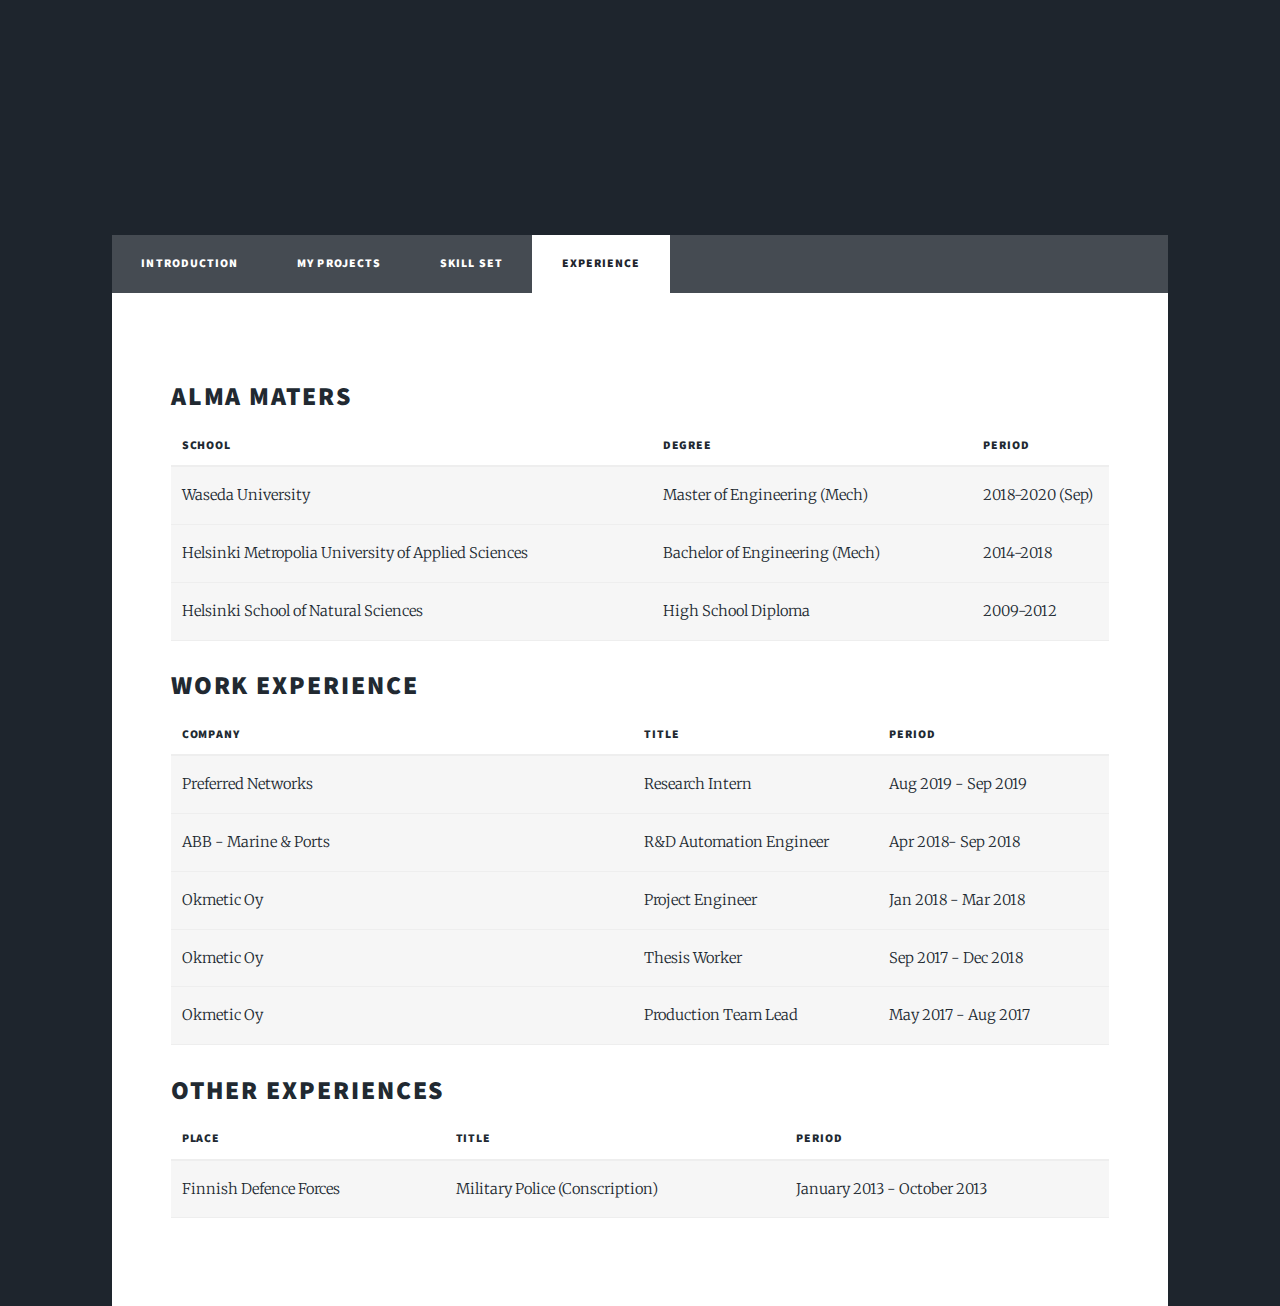
==== commit fd249763: "correction to w.e" ====
--- a/history.html
+++ b/history.html
@@ -59,7 +59,7 @@
 												
 												<td>Waseda University</td>
 												<td>Master of Engineering (Mech)</td>
-												<td>2018-2020 (Sept)</td>
+												<td>2018-2020 (Sep)</td>
 
 											</tr>
 											<tr id="hidden_r1" style="display:none;">
@@ -108,7 +108,7 @@
 											<tr class="highlight" onClick="toggleOption('hidden_r4');">
 												<td>ABB - Marine & Ports</td>
 												<td>R&D Automation Engineer</td>
-												<td>Apr 2018- Aug 2018</td>
+												<td>Apr 2018- Sep 2018</td>
 											</tr>
 
 											<tr id="hidden_r4" style="display:none;">
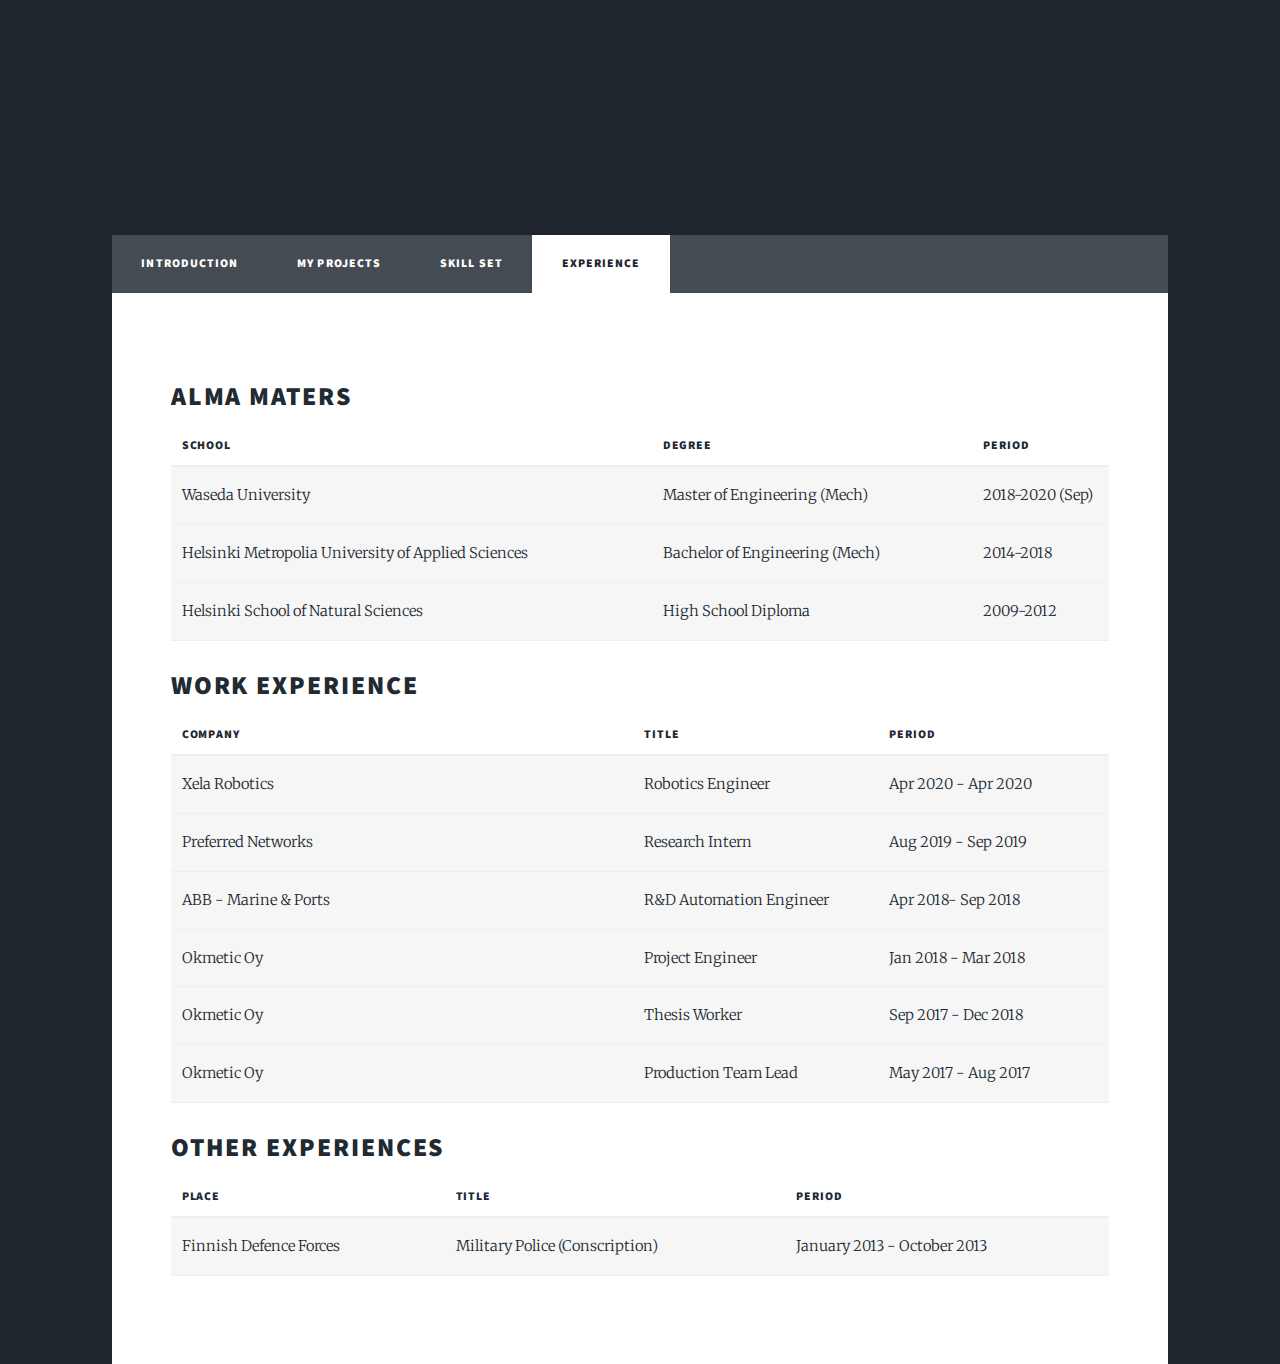
==== commit 04854a0a: "added link to paper" ====
--- a/history.html
+++ b/history.html
@@ -55,22 +55,21 @@
 											</tr>
 										</thead>
 										<tbody>
-											<tr class="highlight" onClick="toggleOption('hidden_r1');">
-												
+											<tr class="highlight" onClick="toggleOption('hidden_t1r3');">
+												<!--<a id="button1" class="button icon solid solo small fa-arrow-down"></a>&emsp;&emsp;&emsp;-->
 												<td>Waseda University</td>
 												<td>Master of Engineering (Mech)</td>
 												<td>2018-2020 (Sep)</td>
-
 											</tr>
-											<tr id="hidden_r1" style="display:none;">
+											<tr id="hidden_t1r3" style="display:none;">
 												<td colspan="3"><b>Description</b>: <i>Researching applied AI for Robotics, such as Robot Control, (Robot) State retrevial and Object Detection.</i></td>
 											</tr>
-											<tr class="highlight" onClick="toggleOption('hidden_r2');">
+											<tr class="highlight" onClick="toggleOption('hidden_t1r2');">
 												<td>Helsinki Metropolia University of Applied Sciences</td>
 												<td>Bachelor of Engineering (Mech)</td>
 												<td>2014-2018</td>
 											</tr>
-											<tr id="hidden_r2" style="display:none;">
+											<tr id="hidden_t1r2" style="display:none;">
 												<td colspan="3"><b>Description</b>: <i>Specialization course in Machine Automation.</i></td>
 											</tr>											
 											<tr>
@@ -95,53 +94,62 @@
 											</tr>
 										</thead>
 										<tbody>
-											<tr class="highlight" onClick="toggleOption('hidden_r3');">
+											<tr class="highlight" onClick="toggleOption('hidden_t2r6');">
+												<td>Xela Robotics</td>
+												<td>Robotics Engineer</td>
+												<td>Apr 2020 - Apr 2020</td>
+											</tr>
+
+											<tr id="hidden_t2r6" style="display:none;">
+												<td colspan="3"><b>Description</b>: <i>Developed a Unified Robot Description Format (URDF) model of a Robot hand for simulation.</i></td>
+											</tr>		
+											<tr class="highlight" onClick="toggleOption('hidden_t2r5');">
 												<td>Preferred Networks</td>
 												<td>Research Intern</td>
 												<td>Aug 2019 - Sep 2019</td>
 											</tr>
 
-											<tr id="hidden_r3" style="display:none;">
-												<td colspan="3"><b>Description</b>: <i>Research about robot task progress estimation with view invariant embeddings. Research paper under review for IROS 2020.</i></td>
+											<tr id="hidden_t2r5" style="display:none;">
+												<td colspan="3"><b>Description</b>: <i>Research about robot task progress estimation with view invariant embeddings. <a href="https://arxiv.org/pdf/2003.06977.pdf">Research paper</a> under review for IROS 2020.</i></td>
 											</tr>		
 
-											<tr class="highlight" onClick="toggleOption('hidden_r4');">
+											<tr class="highlight" onClick="toggleOption('hidden_t2r4');">
 												<td>ABB - Marine & Ports</td>
 												<td>R&D Automation Engineer</td>
 												<td>Apr 2018- Sep 2018</td>
 											</tr>
 
-											<tr id="hidden_r4" style="display:none;">
+											<tr id="hidden_t2r4" style="display:none;">
 												<td colspan="3"><b>Description</b>: <i>Developed new control logic and device interfaces for the Remote-Control Systems -team.</i></td>
 											</tr>		
 
-											<tr class="highlight" onClick="toggleOption('hidden_r5');">
+											<tr class="highlight" onClick="toggleOption('hidden_t2r3');">
 												<td>Okmetic Oy</td>
 												<td>Project Engineer</td>
 												<td>Jan 2018 - Mar 2018</td>
 											</tr>
 
-											<tr id="hidden_r5" style="display:none;">
+											<tr id="hidden_t2r3" style="display:none;">
 												<td colspan="3"><b>Description</b>: <i>Created process and quality control tools such as SPC and Ship-To-Control (STC) for the SOI-wafer process.</i></td>
 											</tr>		
 
-											<tr class="highlight" onClick="toggleOption('hidden_r6');">
+											<tr class="highlight" onClick="toggleOption('hidden_t2r2');">
 												<td>Okmetic Oy</td>
 												<td>Thesis Worker</td>
 												<td>Sep 2017 - Dec 2018</td>
 											</tr>
 
-											<tr id="hidden_r6" style="display:none;">
+											<tr id="hidden_t2r2" style="display:none;">
 												<td colspan="3"><b>Description</b>: <i>Created Microsoft Excel-based Statistical Process Control (SPC) application for polishing process.</i></td>
 											</tr>		
 
-											<tr class="highlight" onClick="toggleOption('hidden_r7');">
+											<tr class="highlight" onClick="toggleOption('hidden_t2r1');">
 												<td>Okmetic Oy</td>
 												<td>Production Team Lead</td>
 												<td>May 2017 - Aug 2017</td>
 											</tr>
 
-											<tr id="hidden_r7" style="display:none;">
+											<tr id="hidden_t2r1" style="display:none;">
 												<td colspan="3"><b>Description</b>: <i>Managing resource distribution within my team, handling process problems occurring within the work shift and served as a medium between Management team and operators.</i></td>
 											</tr>	
 										</tbody>
